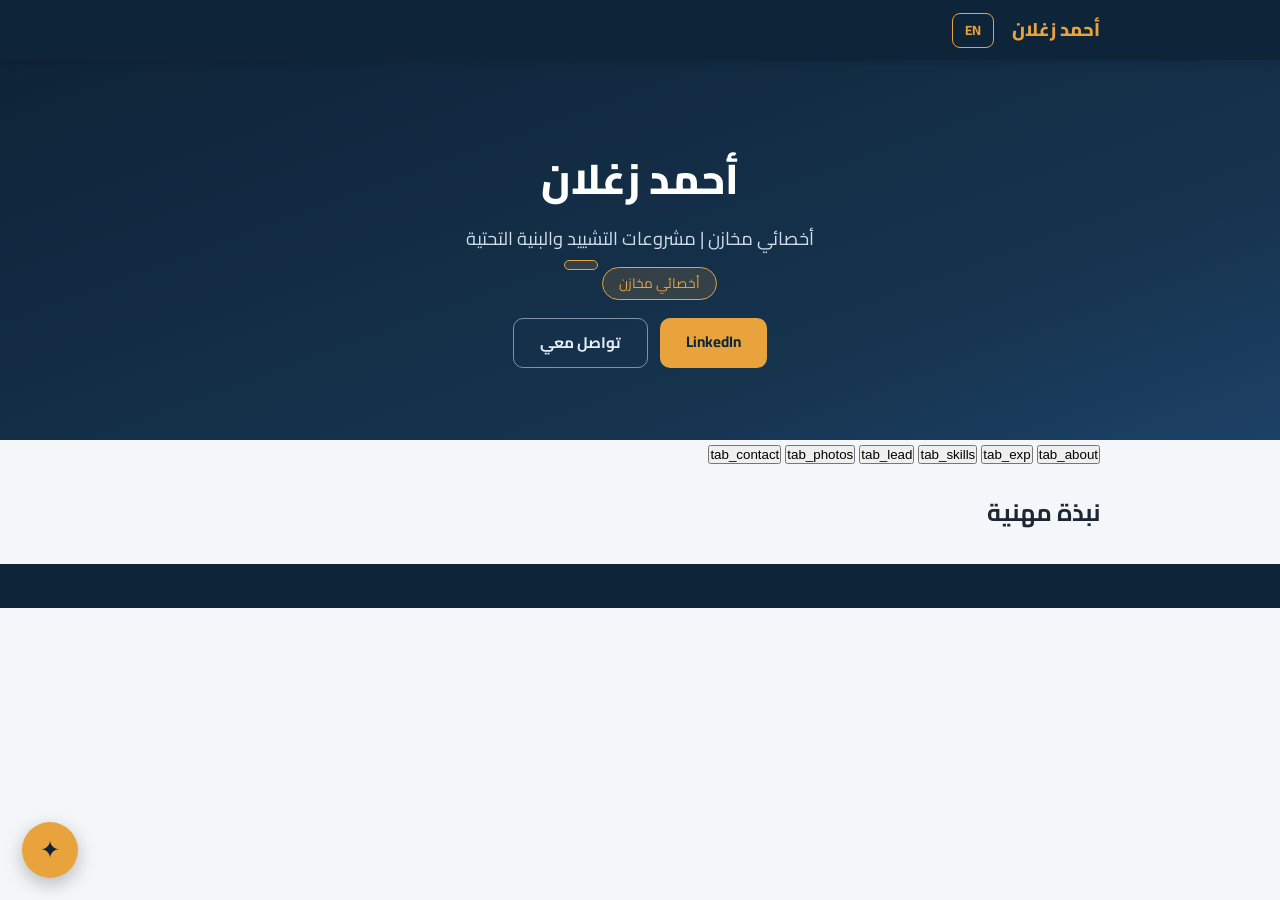
==== index.html @ bc8c32b5 "Update index.html" ====
<!DOCTYPE html>
<html lang="ar" dir="rtl">
<head>
<meta charset="UTF-8">
<meta name="viewport" content="width=device-width, initial-scale=1.0">
<title>أحمد زغلان | Ahmed Zoghlan</title>
<meta name="description" content="أحمد زغلان — أخصائي مخازن في مشروعات التشييد والبنية التحتية، وعضو برلمان شباب مصر (الدورة الحالية 2026) | Ahmed Zoghlan — Storekeeper Specialist and Member, Egyptian Youth Parliament">
<meta property="og:title" content="أحمد زغلان | Ahmed Zoghlan">
<meta property="og:description" content="أحمد زغلان — أخصائي مخازن في مشروعات التشييد والبنية التحتية، وعضو برلمان شباب مصر (الدورة الحالية 2026). Ahmed Zoghlan — Storekeeper Specialist and Member, Egyptian Youth Parliament.">
<meta property="og:type" content="profile">
<meta property="og:image" content="https://lh3.googleusercontent.com/d/1uUsqMM9WvQAByBOzwxUGhfP0xMjPg6Vi">
<meta name="theme-color" content="#0c1f33">
<link rel="preconnect" href="https://fonts.googleapis.com">
<link rel="preconnect" href="https://fonts.gstatic.com" crossorigin>
<link rel="preconnect" href="https://lh3.googleusercontent.com">
<link href="https://fonts.googleapis.com/css2?family=Cairo:wght@400;600;700;800&family=Inter:wght@400;600;700&display=swap" rel="stylesheet">
<link rel="stylesheet" href="assets/css/style.css?v=3">
</head>
<body>
<header class="topbar">
  <div class="wrap topbar-in">
    <div class="brand" id="brand">أحمد زغلان</div>
    <button class="lang-toggle" id="langToggle" aria-label="Language">EN</button>
  </div>
</header>

<section class="hero">
  <div class="wrap hero-in">
    <div class="hero-photo hidden" id="heroPhoto"><img id="heroImg" alt=""></div>
    <h1 id="heroName"></h1>
    <p class="hero-title" id="heroTitle"></p>
    <div class="hero-badges">
      <span class="hero-badge" id="heroBadge"></span>
      <span class="hero-badge hero-badge-alt" id="heroBadge2"></span>
    </div>
    <div class="hero-cta">
      <a class="btn primary" id="heroLinkedin" target="_blank" rel="noopener" data-i18n="cta_linkedin">LinkedIn</a>
      <a class="btn ghost" href="#contact" data-tablink="contact" data-i18n="cta_contact">تواصل معي</a>
    </div>
  </div>
</section>

<main class="wrap main">
  <div class="tabs" id="tabs" role="tablist">
    <button class="tab" data-tab="about" role="tab" data-i18n="tab_about">نبذة</button>
    <button class="tab" data-tab="experience" role="tab" data-i18n="tab_exp">الخبرات</button>
    <button class="tab" data-tab="skills" role="tab" data-i18n="tab_skills">المهارات والتعليم</button>
    <button class="tab" data-tab="leadership" role="tab" data-i18n="tab_lead">القيادة والعمل العام</button>
    <button class="tab" data-tab="photos" role="tab" data-i18n="tab_photos">صور</button>
    <button class="tab" data-tab="contact" role="tab" data-i18n="tab_contact">تواصل</button>
  </div>

  <section class="panel" id="panel-about" role="tabpanel">
    <h2 data-i18n="sec_about">نبذة مهنية</h2>
    <p id="aboutText" class="lead"></p>
    <div class="facts" id="facts"></div>
  </section>

  <section class="panel hidden" id="panel-experience" role="tabpanel">
    <h2 data-i18n="sec_exp">الخبرات العملية</h2>
    <div class="timeline" id="timeline"></div>
    <p class="service-line" id="serviceLine"></p>
  </section>

  <section class="panel hidden" id="panel-skills" role="tabpanel">
    <h2 data-i18n="sec_skills">المهارات</h2>
    <div class="tags" id="skillsTags"></div>
    <h3 data-i18n="sec_edu">التعليم والتدريب</h3>
    <p class="lead-sm" id="eduText"></p>
    <ul class="grid-list" id="trainingList"></ul>
  </section>

  <section class="panel hidden" id="panel-leadership" role="tabpanel">
    <h2 data-i18n="sec_lead">الأنشطة القيادية والتمثيل</h2>
    <ul class="grid-list" id="leadershipList"></ul>
    <h3 data-i18n="sec_community">العمل المجتمعي</h3>
    <ul class="grid-list" id="communityList"></ul>
  </section>

  <section class="panel hidden" id="panel-photos" role="tabpanel">
    <h2 data-i18n="sec_photos">صور</h2>
    <div class="gallery" id="gallery"></div>
  </section>

  <section class="panel hidden" id="panel-contact" role="tabpanel">
    <h2 data-i18n="sec_contact">تواصل</h2>
    <div class="contact-box">
      <p class="contact-note" data-i18n="contact_note">للتواصل المهني عبر LinkedIn</p>
      <div class="contact-grid" id="contactGrid"></div>
    </div>
    <form id="contactForm" class="contact-form">
      <input type="text" id="cfName" data-i18n-ph="cf_name" placeholder="الاسم" required maxlength="100">
      <input type="text" id="cfContact" data-i18n-ph="cf_contact" placeholder="وسيلة التواصل (اختياري)" maxlength="150">
      <textarea id="cfMsg" data-i18n-ph="cf_msg" placeholder="رسالتك" required maxlength="2000" rows="4"></textarea>
      <button class="btn primary" type="submit" data-i18n="cf_send">إرسال</button>
      <p class="form-note" id="cfNote"></p>
    </form>
  </section>
</main>

<footer class="footer">
  <div class="wrap" id="footerText"></div>
</footer>

<button id="chatFab" class="chat-fab" aria-label="Assistant">✦</button>
<div id="chatBox" class="chat-box hidden">
  <div class="chat-head"><span data-i18n="chat_title">مساعد الموقع</span><button id="chatClose" aria-label="Close">×</button></div>
  <div class="chat-msgs" id="chatMsgs"></div>
  <form class="chat-form" id="chatForm">
    <input type="text" id="chatInput" data-i18n-ph="chat_ph" placeholder="اسأل عن أحمد..." maxlength="500" autocomplete="off">
    <button type="submit" aria-label="Send">➤</button>
  </form>
</div>

<script src="assets/js/data.js?v=3"></script>
<script src="assets/js/site.js?v=3"></script>
</body>
</html>
---- assets/css/style.css ----
:root{
  --navy:#0e2438; --navy2:#16334e; --amber:#e8a33d; --amber2:#c9852a;
  --ink:#1c2733; --mut:#5b6b7c; --bg:#f4f6f9; --card:#ffffff; --line:#e3e9f0;
  --radius:14px;
}
*{box-sizing:border-box;margin:0;padding:0}
html{scroll-behavior:smooth}
body{font-family:'Cairo','Inter',sans-serif;background:var(--bg);color:var(--ink);line-height:1.7}
html[dir="ltr"] body{font-family:'Inter','Cairo',sans-serif}
.wrap{max-width:960px;margin:0 auto;padding:0 20px}
a{color:inherit}
.hidden{display:none!important}

.topbar{position:sticky;top:0;z-index:50;background:var(--navy);color:#fff;box-shadow:0 2px 12px rgba(0,0,0,.18)}
.topbar-in{display:flex;align-items:center;gap:18px;height:60px}
.brand{font-weight:800;font-size:1.15rem;color:var(--amber)}
.nav{display:flex;gap:16px;flex:1;flex-wrap:wrap}
.nav a{text-decoration:none;font-size:.92rem;color:#d7e2ee;transition:color .2s}
.nav a:hover{color:var(--amber)}
.lang-toggle{background:transparent;border:1px solid var(--amber);color:var(--amber);border-radius:8px;padding:4px 12px;cursor:pointer;font-weight:700;font-family:inherit}
.lang-toggle:hover{background:var(--amber);color:var(--navy)}

.hero{background:linear-gradient(160deg,var(--navy) 0%,var(--navy2) 70%,#1d4166 100%);color:#fff;padding:84px 0 72px;text-align:center}
.hero-badge{display:inline-block;background:rgba(232,163,61,.15);border:1px solid var(--amber);color:var(--amber);border-radius:999px;padding:4px 16px;font-size:.85rem;margin-bottom:18px}
.hero h1{font-size:2.6rem;font-weight:800;margin-bottom:8px}
.hero-title{font-size:1.15rem;color:#cfdce9;margin-bottom:6px}
.hero-loc{color:#8fa6bc;font-size:.95rem;margin-bottom:26px}
.hero-cta{display:flex;gap:12px;justify-content:center;flex-wrap:wrap}
.btn{display:inline-block;text-decoration:none;border:none;cursor:pointer;font-family:inherit;font-weight:700;border-radius:10px;padding:11px 26px;font-size:.95rem;transition:transform .15s,box-shadow .15s}
.btn.primary{background:var(--amber);color:var(--navy)}
.btn.primary:hover{background:var(--amber2);transform:translateY(-1px);box-shadow:0 6px 16px rgba(232,163,61,.35)}
.btn.ghost{border:1px solid #7d93aa;color:#e6eef6;background:transparent}
.btn.ghost:hover{border-color:var(--amber);color:var(--amber)}

main{padding:36px 0 10px;display:flex;flex-direction:column;gap:26px}
.card{background:var(--card);border:1px solid var(--line);border-radius:var(--radius);padding:30px 32px;box-shadow:0 1px 4px rgba(16,36,56,.05)}
.card h2{font-size:1.35rem;color:var(--navy);margin-bottom:16px;padding-inline-start:12px;border-inline-start:4px solid var(--amber)}
.card h3{font-size:1.05rem;color:var(--navy2);margin:18px 0 10px}
.lead{color:var(--mut);font-size:1.02rem}

.timeline{position:relative;padding-inline-start:26px}
.timeline::before{content:"";position:absolute;inset-inline-start:6px;top:6px;bottom:6px;width:2px;background:var(--line)}
.tl-item{position:relative;margin-bottom:24px}
.tl-item::before{content:"";position:absolute;inset-inline-start:-25px;top:8px;width:12px;height:12px;border-radius:50%;background:var(--amber);border:2px solid #fff;box-shadow:0 0 0 2px var(--amber)}
.tl-org{font-weight:800;color:var(--navy);font-size:1.08rem}
.tl-role{color:var(--amber2);font-weight:700;font-size:.98rem}
.tl-dates{color:var(--mut);font-size:.85rem;margin:2px 0 6px}
.tl-points{list-style:none;padding-inline-start:16px}
.tl-points li{position:relative;color:var(--mut);font-size:.95rem}
.tl-points li::before{content:"–";position:absolute;inset-inline-start:-14px;color:var(--amber)}
.service-line{margin-top:6px;color:var(--mut);font-size:.92rem;border-top:1px dashed var(--line);padding-top:12px}

.tags{display:flex;flex-wrap:wrap;gap:10px}
.tags span{background:#eef3f8;border:1px solid var(--line);color:var(--navy2);border-radius:999px;padding:7px 18px;font-size:.92rem;font-weight:600}
.training{list-style:none}
.training li{padding:8px 0 8px;border-bottom:1px solid var(--line);color:var(--mut);font-size:.96rem}
.training li:last-child{border-bottom:none}
.training li::before{content:"✓";color:var(--amber);font-weight:800;margin-inline-end:10px}

.contact-row{margin-bottom:20px}
.contact-form{display:flex;flex-direction:column;gap:12px;max-width:520px}
.contact-form input,.contact-form textarea{font-family:inherit;font-size:.95rem;padding:11px 14px;border:1px solid var(--line);border-radius:10px;background:#fbfcfe;color:var(--ink)}
.contact-form input:focus,.contact-form textarea:focus{outline:2px solid var(--amber);border-color:transparent}
.contact-form .btn{align-self:flex-start}
.form-note{font-size:.88rem;color:var(--mut)}
.form-note.ok{color:#1e7d46}
.form-note.err{color:#b3372f}

.footer{background:var(--navy);color:#8fa6bc;text-align:center;padding:22px 0;font-size:.88rem;margin-top:30px}

.chat-fab{position:fixed;bottom:22px;inset-inline-end:22px;width:56px;height:56px;border-radius:50%;border:none;background:var(--amber);color:var(--navy);font-size:1.5rem;cursor:pointer;box-shadow:0 6px 18px rgba(0,0,0,.25);z-index:60}
.chat-box{position:fixed;bottom:90px;inset-inline-end:22px;width:min(340px,calc(100vw - 44px));height:420px;background:#fff;border-radius:16px;box-shadow:0 12px 40px rgba(0,0,0,.28);display:flex;flex-direction:column;overflow:hidden;z-index:60;border:1px solid var(--line)}
.chat-head{background:var(--navy);color:#fff;padding:12px 16px;font-weight:700;display:flex;justify-content:space-between;align-items:center}
.chat-head button{background:none;border:none;color:#fff;font-size:1.3rem;cursor:pointer}
.chat-msgs{flex:1;overflow-y:auto;padding:14px;display:flex;flex-direction:column;gap:10px;background:#f8fafc}
.chat-msgs .m{max-width:85%;padding:9px 13px;border-radius:12px;font-size:.9rem;white-space:pre-wrap}
.chat-msgs .m.user{align-self:flex-end;background:var(--navy);color:#fff;border-end-end-radius:3px}
.chat-msgs .m.bot{align-self:flex-start;background:#fff;border:1px solid var(--line);border-end-start-radius:3px}
.chat-msgs .m.err{align-self:flex-start;background:#fdecea;color:#b3372f;font-size:.82rem}
.chat-form{display:flex;border-top:1px solid var(--line)}
.chat-form input{flex:1;border:none;padding:12px 14px;font-family:inherit;font-size:.9rem}
.chat-form input:focus{outline:none}
.chat-form button{border:none;background:var(--amber);color:var(--navy);padding:0 18px;font-size:1.05rem;cursor:pointer}
html[dir="ltr"] .chat-form button{transform:scaleX(-1)}

@media (max-width:640px){
  .hero{padding:60px 0 52px}
  .hero h1{font-size:2rem}
  .card{padding:22px 20px}
  .nav{gap:10px}.nav a{font-size:.82rem}
}

.gallery{display:grid;grid-template-columns:repeat(auto-fill,minmax(200px,1fr));gap:14px}
.gallery img{width:100%;height:220px;object-fit:cover;border-radius:12px;border:1px solid var(--line)}

.hero-photo{margin-bottom:22px}
.hero-photo img{width:170px;height:170px;object-fit:cover;border-radius:50%;border:4px solid var(--amber);box-shadow:0 8px 30px rgba(0,0,0,.35)}
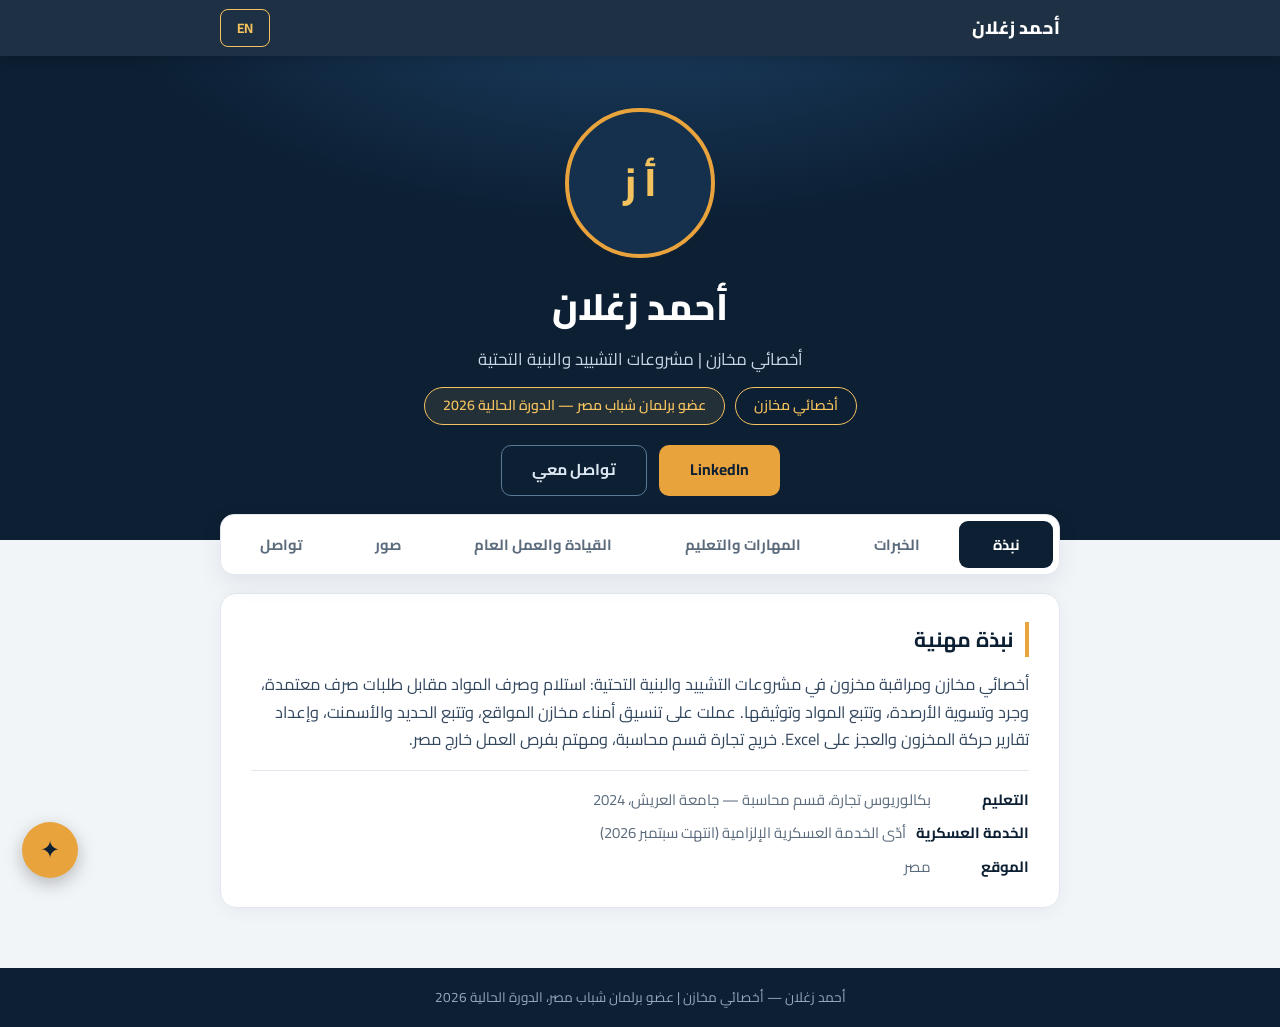
==== commit 8cfecfce: "Update index.html" ====
--- a/index.html
+++ b/index.html
@@ -41,28 +41,30 @@
 </section>
 
 <main class="wrap main">
-  <div class="tabs" id="tabs" role="tablist">
-    <button class="tab" data-tab="about" role="tab" data-i18n="tab_about">نبذة</button>
-    <button class="tab" data-tab="experience" role="tab" data-i18n="tab_exp">الخبرات</button>
-    <button class="tab" data-tab="skills" role="tab" data-i18n="tab_skills">المهارات والتعليم</button>
-    <button class="tab" data-tab="leadership" role="tab" data-i18n="tab_lead">القيادة والعمل العام</button>
-    <button class="tab" data-tab="photos" role="tab" data-i18n="tab_photos">صور</button>
-    <button class="tab" data-tab="contact" role="tab" data-i18n="tab_contact">تواصل</button>
+  <div class="tabs-wrap">
+  <div class="tabs" id="tabs" role="tablist" aria-label="Site sections">
+    <button class="tab" id="tab-about" data-tab="about" role="tab" aria-selected="true" aria-controls="panel-about" tabindex="0" data-i18n="tab_about">نبذة</button>
+    <button class="tab" id="tab-experience" data-tab="experience" role="tab" aria-selected="false" aria-controls="panel-experience" tabindex="-1" data-i18n="tab_exp">الخبرات</button>
+    <button class="tab" id="tab-skills" data-tab="skills" role="tab" aria-selected="false" aria-controls="panel-skills" tabindex="-1" data-i18n="tab_skills">المهارات والتعليم</button>
+    <button class="tab" id="tab-leadership" data-tab="leadership" role="tab" aria-selected="false" aria-controls="panel-leadership" tabindex="-1" data-i18n="tab_lead">القيادة والعمل العام</button>
+    <button class="tab" id="tab-photos" data-tab="photos" role="tab" aria-selected="false" aria-controls="panel-photos" tabindex="-1" data-i18n="tab_photos">صور</button>
+    <button class="tab" id="tab-contact" data-tab="contact" role="tab" aria-selected="false" aria-controls="panel-contact" tabindex="-1" data-i18n="tab_contact">تواصل</button>
+  </div>
   </div>
 
-  <section class="panel" id="panel-about" role="tabpanel">
+  <section class="panel" id="panel-about" role="tabpanel" aria-labelledby="tab-about">
     <h2 data-i18n="sec_about">نبذة مهنية</h2>
     <p id="aboutText" class="lead"></p>
     <div class="facts" id="facts"></div>
   </section>
 
-  <section class="panel hidden" id="panel-experience" role="tabpanel">
+  <section class="panel hidden" id="panel-experience" role="tabpanel" aria-labelledby="tab-experience">
     <h2 data-i18n="sec_exp">الخبرات العملية</h2>
     <div class="timeline" id="timeline"></div>
     <p class="service-line" id="serviceLine"></p>
   </section>
 
-  <section class="panel hidden" id="panel-skills" role="tabpanel">
+  <section class="panel hidden" id="panel-skills" role="tabpanel" aria-labelledby="tab-skills">
     <h2 data-i18n="sec_skills">المهارات</h2>
     <div class="tags" id="skillsTags"></div>
     <h3 data-i18n="sec_edu">التعليم والتدريب</h3>
@@ -70,19 +72,19 @@
     <ul class="grid-list" id="trainingList"></ul>
   </section>
 
-  <section class="panel hidden" id="panel-leadership" role="tabpanel">
+  <section class="panel hidden" id="panel-leadership" role="tabpanel" aria-labelledby="tab-leadership">
     <h2 data-i18n="sec_lead">الأنشطة القيادية والتمثيل</h2>
     <ul class="grid-list" id="leadershipList"></ul>
     <h3 data-i18n="sec_community">العمل المجتمعي</h3>
     <ul class="grid-list" id="communityList"></ul>
   </section>
 
-  <section class="panel hidden" id="panel-photos" role="tabpanel">
+  <section class="panel hidden" id="panel-photos" role="tabpanel" aria-labelledby="tab-photos">
     <h2 data-i18n="sec_photos">صور</h2>
     <div class="gallery" id="gallery"></div>
   </section>
 
-  <section class="panel hidden" id="panel-contact" role="tabpanel">
+  <section class="panel hidden" id="panel-contact" role="tabpanel" aria-labelledby="tab-contact">
     <h2 data-i18n="sec_contact">تواصل</h2>
     <div class="contact-box">
       <p class="contact-note" data-i18n="contact_note">للتواصل المهني عبر LinkedIn</p>
--- a/assets/css/style.css
+++ b/assets/css/style.css
@@ -1,97 +1,127 @@
 :root{
-  --navy:#0e2438; --navy2:#16334e; --amber:#e8a33d; --amber2:#c9852a;
-  --ink:#1c2733; --mut:#5b6b7c; --bg:#f4f6f9; --card:#ffffff; --line:#e3e9f0;
-  --radius:14px;
+  --navy:#0c1f33; --navy2:#14304c; --gold:#e8a33d; --gold-bright:#f4c25e;
+  --sand:#f2f5f8; --card:#ffffff; --line:#e2e8f0; --ink:#1c2b3a; --muted:#5b6b7c;
 }
 *{box-sizing:border-box;margin:0;padding:0}
 html{scroll-behavior:smooth}
-body{font-family:'Cairo','Inter',sans-serif;background:var(--bg);color:var(--ink);line-height:1.7}
-html[dir="ltr"] body{font-family:'Inter','Cairo',sans-serif}
-.wrap{max-width:960px;margin:0 auto;padding:0 20px}
-a{color:inherit}
+body{font-family:'Cairo','Inter',system-ui,sans-serif;background:var(--sand);color:var(--ink);line-height:1.7}
+.wrap{max-width:880px;margin:0 auto;padding:0 20px}
 .hidden{display:none!important}
 
-.topbar{position:sticky;top:0;z-index:50;background:var(--navy);color:#fff;box-shadow:0 2px 12px rgba(0,0,0,.18)}
-.topbar-in{display:flex;align-items:center;gap:18px;height:60px}
-.brand{font-weight:800;font-size:1.15rem;color:var(--amber)}
-.nav{display:flex;gap:16px;flex:1;flex-wrap:wrap}
-.nav a{text-decoration:none;font-size:.92rem;color:#d7e2ee;transition:color .2s}
-.nav a:hover{color:var(--amber)}
-.lang-toggle{background:transparent;border:1px solid var(--amber);color:var(--amber);border-radius:8px;padding:4px 12px;cursor:pointer;font-weight:700;font-family:inherit}
-.lang-toggle:hover{background:var(--amber);color:var(--navy)}
+/* Header */
+.topbar{position:sticky;top:0;z-index:50;background:rgba(12,31,51,.92);backdrop-filter:blur(8px);color:#fff;box-shadow:0 2px 14px rgba(0,0,0,.2)}
+.topbar-in{display:flex;align-items:center;justify-content:space-between;height:56px;flex-wrap:nowrap}
+.brand{font-weight:800;font-size:1.12rem;letter-spacing:.2px}
+.lang-toggle{background:transparent;border:1.5px solid var(--gold-bright);color:var(--gold-bright);border-radius:8px;padding:5px 16px;font-family:inherit;font-weight:700;font-size:.85rem;cursor:pointer;transition:all .2s}
+.lang-toggle:hover{background:var(--gold-bright);color:var(--navy)}
 
-.hero{background:linear-gradient(160deg,var(--navy) 0%,var(--navy2) 70%,#1d4166 100%);color:#fff;padding:84px 0 72px;text-align:center}
-.hero-badge{display:inline-block;background:rgba(232,163,61,.15);border:1px solid var(--amber);color:var(--amber);border-radius:999px;padding:4px 16px;font-size:.85rem;margin-bottom:18px}
-.hero h1{font-size:2.6rem;font-weight:800;margin-bottom:8px}
-.hero-title{font-size:1.15rem;color:#cfdce9;margin-bottom:6px}
-.hero-loc{color:#8fa6bc;font-size:.95rem;margin-bottom:26px}
+/* Hero */
+.hero{background:radial-gradient(900px 420px at 50% -80px,#1d4166 0%,var(--navy) 60%);color:#fff;padding:52px 0 44px;text-align:center}
+.hero-photo{margin-bottom:18px}
+.hero-photo img{width:150px;height:150px;object-fit:cover;border-radius:50%;border:4px solid var(--gold);box-shadow:0 10px 34px rgba(0,0,0,.4);background:var(--navy2)}
+.hero-fallback{width:150px;height:150px;border-radius:50%;border:4px solid var(--gold);background:var(--navy2);color:var(--gold-bright);font-size:2.4rem;font-weight:800;display:flex;align-items:center;justify-content:center;margin:0 auto}
+.hero h1{font-size:2.3rem;font-weight:800;margin-bottom:6px}
+.hero-title{color:#c8d6e5;font-size:1.05rem;max-width:560px;margin:0 auto 14px}
+.hero-badges{display:flex;gap:10px;justify-content:center;flex-wrap:wrap;margin-bottom:20px}
+.hero-badge{display:inline-block;border:1px solid var(--gold-bright);color:var(--gold-bright);border-radius:999px;padding:6px 18px;font-size:.88rem;font-weight:600}
+.hero-badge-alt{background:rgba(244,194,94,.1)}
 .hero-cta{display:flex;gap:12px;justify-content:center;flex-wrap:wrap}
-.btn{display:inline-block;text-decoration:none;border:none;cursor:pointer;font-family:inherit;font-weight:700;border-radius:10px;padding:11px 26px;font-size:.95rem;transition:transform .15s,box-shadow .15s}
-.btn.primary{background:var(--amber);color:var(--navy)}
-.btn.primary:hover{background:var(--amber2);transform:translateY(-1px);box-shadow:0 6px 16px rgba(232,163,61,.35)}
-.btn.ghost{border:1px solid #7d93aa;color:#e6eef6;background:transparent}
-.btn.ghost:hover{border-color:var(--amber);color:var(--amber)}
+.btn{display:inline-block;text-decoration:none;border-radius:10px;padding:11px 30px;font-weight:700;font-size:.98rem;font-family:inherit;cursor:pointer;border:1.5px solid transparent;transition:all .2s}
+.btn.primary{background:var(--gold);color:var(--navy)}
+.btn.primary:hover{background:var(--gold-bright)}
+.btn.ghost{border-color:#5b7a99;color:#dce7f2;background:transparent}
+.btn.ghost:hover{border-color:var(--gold-bright);color:var(--gold-bright)}
+.btn.big{padding:13px 40px;font-size:1.05rem}
 
-main{padding:36px 0 10px;display:flex;flex-direction:column;gap:26px}
-.card{background:var(--card);border:1px solid var(--line);border-radius:var(--radius);padding:30px 32px;box-shadow:0 1px 4px rgba(16,36,56,.05)}
-.card h2{font-size:1.35rem;color:var(--navy);margin-bottom:16px;padding-inline-start:12px;border-inline-start:4px solid var(--amber)}
-.card h3{font-size:1.05rem;color:var(--navy2);margin:18px 0 10px}
-.lead{color:var(--mut);font-size:1.02rem}
+/* Tabs */
+.main{margin-top:-26px;position:relative;z-index:5;padding-bottom:36px}
+.tabs-wrap{position:relative;margin-bottom:18px}
+.tabs{display:flex;gap:6px;background:var(--card);border:1px solid var(--line);border-radius:14px;padding:6px;box-shadow:0 8px 24px rgba(12,31,51,.08);overflow-x:auto;scrollbar-width:none;margin-bottom:0}
+.tabs-wrap::before,.tabs-wrap::after{content:"";position:absolute;top:0;bottom:0;width:34px;z-index:2;pointer-events:none;opacity:0;transition:opacity .2s}
+.tabs-wrap::before{left:0;border-radius:14px 0 0 14px;background:linear-gradient(to right,var(--card),rgba(255,255,255,0))}
+.tabs-wrap::after{right:0;border-radius:0 14px 14px 0;background:linear-gradient(to left,var(--card),rgba(255,255,255,0))}
+.tabs-wrap.can-scroll-left::before{opacity:1}
+.tabs-wrap.can-scroll-right::after{opacity:1}
+.tabs::-webkit-scrollbar{display:none}
+.tab{flex:1 0 auto;border:none;background:transparent;color:var(--muted);font-family:inherit;font-weight:700;font-size:.92rem;padding:10px 16px;border-radius:9px;cursor:pointer;white-space:nowrap;transition:all .18s}
+.tab:hover{color:var(--navy);background:#eef3f8}
+.tab.active{background:var(--navy);color:#fff}
+.tab:focus-visible{outline:2px solid var(--gold);outline-offset:2px}
 
-.timeline{position:relative;padding-inline-start:26px}
-.timeline::before{content:"";position:absolute;inset-inline-start:6px;top:6px;bottom:6px;width:2px;background:var(--line)}
-.tl-item{position:relative;margin-bottom:24px}
-.tl-item::before{content:"";position:absolute;inset-inline-start:-25px;top:8px;width:12px;height:12px;border-radius:50%;background:var(--amber);border:2px solid #fff;box-shadow:0 0 0 2px var(--amber)}
-.tl-org{font-weight:800;color:var(--navy);font-size:1.08rem}
-.tl-role{color:var(--amber2);font-weight:700;font-size:.98rem}
-.tl-dates{color:var(--mut);font-size:.85rem;margin:2px 0 6px}
-.tl-points{list-style:none;padding-inline-start:16px}
-.tl-points li{position:relative;color:var(--mut);font-size:.95rem}
-.tl-points li::before{content:"–";position:absolute;inset-inline-start:-14px;color:var(--amber)}
-.service-line{margin-top:6px;color:var(--mut);font-size:.92rem;border-top:1px dashed var(--line);padding-top:12px}
+/* Panels */
+.panel{background:var(--card);border:1px solid var(--line);border-radius:16px;padding:28px 30px;box-shadow:0 4px 16px rgba(12,31,51,.05)}
+.panel h2{font-size:1.3rem;color:var(--navy);margin-bottom:14px;padding-inline-start:12px;border-inline-start:4px solid var(--gold)}
+.panel h3{font-size:1.02rem;color:var(--navy2);margin:22px 0 10px}
+.lead{font-size:1.02rem;color:#33475e}
+.lead-sm{font-size:.95rem;color:var(--muted)}
+.facts{display:flex;flex-direction:column;gap:8px;margin-top:16px;border-top:1px solid var(--line);padding-top:16px}
+.fact{display:flex;gap:10px;font-size:.93rem;color:var(--muted)}
+.fact b{color:var(--navy);font-weight:700;min-width:88px}
 
-.tags{display:flex;flex-wrap:wrap;gap:10px}
-.tags span{background:#eef3f8;border:1px solid var(--line);color:var(--navy2);border-radius:999px;padding:7px 18px;font-size:.92rem;font-weight:600}
-.training{list-style:none}
-.training li{padding:8px 0 8px;border-bottom:1px solid var(--line);color:var(--mut);font-size:.96rem}
-.training li:last-child{border-bottom:none}
-.training li::before{content:"✓";color:var(--amber);font-weight:800;margin-inline-end:10px}
+/* Timeline */
+.timeline{display:flex;flex-direction:column}
+.tl-item{padding:14px 0;border-bottom:1px solid var(--line)}
+.tl-item:last-child{border-bottom:none}
+.tl-head{display:flex;justify-content:space-between;align-items:baseline;gap:12px;flex-wrap:wrap}
+.tl-org{font-weight:800;color:var(--navy);font-size:1.02rem}
+.tl-dates{color:var(--muted);font-size:.82rem;background:#eef3f8;border-radius:999px;padding:3px 12px;white-space:nowrap}
+.tl-role{color:var(--navy2);font-size:.94rem;font-weight:600;margin-top:2px}
+.tl-points{margin:8px 0 0;padding-inline-start:20px;color:var(--muted);font-size:.9rem}
+.tl-points li{margin-bottom:3px}
+.service-line{margin-top:14px;padding-top:12px;border-top:1px dashed var(--line);color:var(--muted);font-size:.88rem}
 
-.contact-row{margin-bottom:20px}
-.contact-form{display:flex;flex-direction:column;gap:12px;max-width:520px}
-.contact-form input,.contact-form textarea{font-family:inherit;font-size:.95rem;padding:11px 14px;border:1px solid var(--line);border-radius:10px;background:#fbfcfe;color:var(--ink)}
-.contact-form input:focus,.contact-form textarea:focus{outline:2px solid var(--amber);border-color:transparent}
-.contact-form .btn{align-self:flex-start}
-.form-note{font-size:.88rem;color:var(--mut)}
-.form-note.ok{color:#1e7d46}
-.form-note.err{color:#b3372f}
+/* Skills */
+.tags{display:flex;flex-wrap:wrap;gap:8px}
+.tags span{background:#eef3f8;border:1px solid var(--line);color:var(--navy2);border-radius:999px;padding:6px 16px;font-size:.88rem;font-weight:600}
+.grid-list{list-style:none;display:grid;grid-template-columns:1fr 1fr;gap:6px 22px}
+.grid-list li{position:relative;padding-inline-start:22px;font-size:.93rem;color:#33475e;margin-bottom:4px}
+.grid-list li::before{content:'✓';position:absolute;inset-inline-start:0;color:var(--gold);font-weight:800}
 
-.footer{background:var(--navy);color:#8fa6bc;text-align:center;padding:22px 0;font-size:.88rem;margin-top:30px}
+/* Gallery */
+.gallery{display:grid;grid-template-columns:repeat(3,1fr);gap:12px}
+.gallery img{width:100%;height:180px;object-fit:cover;border-radius:12px;border:1px solid var(--line);background:#e8edf3}
 
-.chat-fab{position:fixed;bottom:22px;inset-inline-end:22px;width:56px;height:56px;border-radius:50%;border:none;background:var(--amber);color:var(--navy);font-size:1.5rem;cursor:pointer;box-shadow:0 6px 18px rgba(0,0,0,.25);z-index:60}
-.chat-box{position:fixed;bottom:90px;inset-inline-end:22px;width:min(340px,calc(100vw - 44px));height:420px;background:#fff;border-radius:16px;box-shadow:0 12px 40px rgba(0,0,0,.28);display:flex;flex-direction:column;overflow:hidden;z-index:60;border:1px solid var(--line)}
+/* Contact */
+.contact-box{text-align:center;padding:8px 0 4px}
+.contact-note{color:var(--muted);font-size:.98rem;margin-bottom:18px}
+.contact-grid{display:grid;grid-template-columns:repeat(2,1fr);gap:12px;max-width:520px;margin:0 auto}
+.contact-card{display:flex;align-items:center;justify-content:center;gap:10px;border:1.5px solid var(--line);border-radius:12px;padding:14px 10px;text-decoration:none;color:var(--navy);font-weight:700;font-size:.95rem;transition:all .18s;background:#fbfcfe}
+.contact-card:hover{border-color:var(--gold);background:#fff;box-shadow:0 4px 14px rgba(12,31,51,.08)}
+.contact-card .ico{font-size:1.2rem}
+.contact-form{display:flex;flex-direction:column;gap:10px;max-width:520px;margin:22px auto 0;border-top:1px solid var(--line);padding-top:20px}
+.contact-form input,.contact-form textarea{font-family:inherit;font-size:.95rem;padding:11px 14px;border:1.5px solid var(--line);border-radius:10px;background:#fbfcfe;color:var(--ink)}
+.contact-form input:focus,.contact-form textarea:focus{outline:none;border-color:var(--gold)}
+.form-note{font-size:.88rem;text-align:center}
+.form-note.ok{color:#1e7d44}.form-note.err{color:#b3392f}
+
+/* Footer */
+.footer{background:var(--navy);color:#93a9bf;text-align:center;padding:18px 0;font-size:.85rem;margin-top:24px}
+
+/* Chat */
+.chat-fab{position:fixed;bottom:22px;inset-inline-end:22px;width:56px;height:56px;border-radius:50%;border:none;background:var(--gold);color:var(--navy);font-size:1.5rem;cursor:pointer;box-shadow:0 6px 18px rgba(0,0,0,.25);z-index:60}
+.chat-fab:hover{background:var(--gold-bright)}
+.chat-box{position:fixed;bottom:88px;inset-inline-end:22px;width:340px;max-width:calc(100vw - 44px);height:420px;background:#fff;border-radius:16px;box-shadow:0 14px 44px rgba(0,0,0,.28);display:flex;flex-direction:column;overflow:hidden;z-index:60;border:1px solid var(--line)}
 .chat-head{background:var(--navy);color:#fff;padding:12px 16px;font-weight:700;display:flex;justify-content:space-between;align-items:center}
 .chat-head button{background:none;border:none;color:#fff;font-size:1.3rem;cursor:pointer}
-.chat-msgs{flex:1;overflow-y:auto;padding:14px;display:flex;flex-direction:column;gap:10px;background:#f8fafc}
-.chat-msgs .m{max-width:85%;padding:9px 13px;border-radius:12px;font-size:.9rem;white-space:pre-wrap}
+.chat-msgs{flex:1;overflow-y:auto;padding:14px;display:flex;flex-direction:column;gap:8px;background:var(--sand)}
+.chat-msgs .m{max-width:82%;padding:9px 13px;border-radius:14px;font-size:.9rem}
+.chat-msgs .m.bot{align-self:flex-start;background:#fff;border:1px solid var(--line);border-end-start-radius:3px}
 .chat-msgs .m.user{align-self:flex-end;background:var(--navy);color:#fff;border-end-end-radius:3px}
-.chat-msgs .m.bot{align-self:flex-start;background:#fff;border:1px solid var(--line);border-end-start-radius:3px}
-.chat-msgs .m.err{align-self:flex-start;background:#fdecea;color:#b3372f;font-size:.82rem}
+.chat-msgs .m.err{align-self:flex-start;background:#fdf0ef;color:#b3392f;border:1px solid #f2d2cf;font-size:.85rem}
 .chat-form{display:flex;border-top:1px solid var(--line)}
-.chat-form input{flex:1;border:none;padding:12px 14px;font-family:inherit;font-size:.9rem}
+.chat-form input{flex:1;border:none;padding:13px 14px;font-family:inherit;font-size:.93rem;background:#fff;color:var(--ink)}
 .chat-form input:focus{outline:none}
-.chat-form button{border:none;background:var(--amber);color:var(--navy);padding:0 18px;font-size:1.05rem;cursor:pointer}
-html[dir="ltr"] .chat-form button{transform:scaleX(-1)}
+.chat-form button{border:none;background:var(--gold);color:var(--navy);padding:0 18px;font-size:1.05rem;cursor:pointer}
 
 @media (max-width:640px){
-  .hero{padding:60px 0 52px}
-  .hero h1{font-size:2rem}
-  .card{padding:22px 20px}
-  .nav{gap:10px}.nav a{font-size:.82rem}
+  .hero{padding:40px 0 34px}
+  .hero h1{font-size:1.9rem}
+  .hero-title{font-size:.95rem}
+  .hero-photo img,.hero-fallback{width:126px;height:126px}
+  .panel{padding:20px 18px}
+  .tab{font-size:.84rem;padding:9px 12px}
+  .grid-list{grid-template-columns:1fr}
+  .gallery{grid-template-columns:repeat(2,1fr);gap:8px}
+  .gallery img{height:130px}
+  .contact-grid{grid-template-columns:1fr 1fr}
 }
-
-.gallery{display:grid;grid-template-columns:repeat(auto-fill,minmax(200px,1fr));gap:14px}
-.gallery img{width:100%;height:220px;object-fit:cover;border-radius:12px;border:1px solid var(--line)}
-
-.hero-photo{margin-bottom:22px}
-.hero-photo img{width:170px;height:170px;object-fit:cover;border-radius:50%;border:4px solid var(--amber);box-shadow:0 8px 30px rgba(0,0,0,.35)}
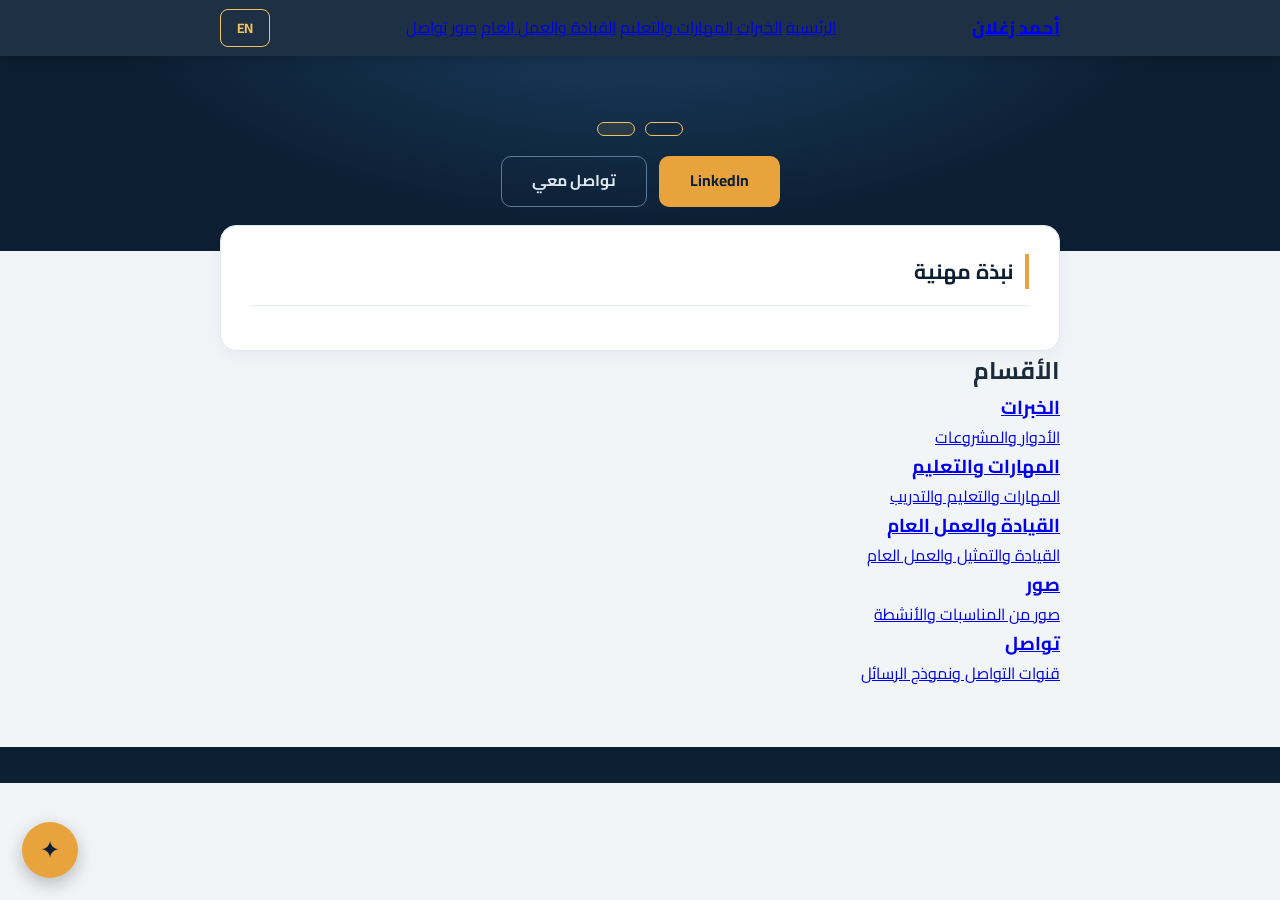
==== commit c8e5ade9: "Update index.html" ====
--- a/index.html
+++ b/index.html
@@ -14,12 +14,22 @@
 <link rel="preconnect" href="https://fonts.gstatic.com" crossorigin>
 <link rel="preconnect" href="https://lh3.googleusercontent.com">
 <link href="https://fonts.googleapis.com/css2?family=Cairo:wght@400;600;700;800&family=Inter:wght@400;600;700&display=swap" rel="stylesheet">
-<link rel="stylesheet" href="assets/css/style.css?v=3">
+<link rel="stylesheet" href="assets/css/style.css?v=4">
 </head>
-<body>
+<body data-page="index">
 <header class="topbar">
   <div class="wrap topbar-in">
-    <div class="brand" id="brand">أحمد زغلان</div>
+    <a class="brand" id="brand" href="index.html">أحمد زغلان</a>
+    <div class="scroll-wrap nav-wrap">
+    <nav class="topnav" id="topnav" aria-label="Site pages">
+      <a href="index.html" data-nav="index" data-i18n="nav_home">الرئيسية</a>
+      <a href="experience.html" data-nav="experience" data-i18n="tab_exp">الخبرات</a>
+      <a href="skills.html" data-nav="skills" data-i18n="tab_skills">المهارات والتعليم</a>
+      <a href="leadership.html" data-nav="leadership" data-i18n="tab_lead">القيادة والعمل العام</a>
+      <a href="photos.html" data-nav="photos" data-i18n="tab_photos">صور</a>
+      <a href="contact.html" data-nav="contact" data-i18n="tab_contact">تواصل</a>
+    </nav>
+    </div>
     <button class="lang-toggle" id="langToggle" aria-label="Language">EN</button>
   </div>
 </header>
@@ -35,69 +45,26 @@
     </div>
     <div class="hero-cta">
       <a class="btn primary" id="heroLinkedin" target="_blank" rel="noopener" data-i18n="cta_linkedin">LinkedIn</a>
-      <a class="btn ghost" href="#contact" data-tablink="contact" data-i18n="cta_contact">تواصل معي</a>
+      <a class="btn ghost" href="contact.html" data-i18n="cta_contact">تواصل معي</a>
     </div>
   </div>
 </section>
 
 <main class="wrap main">
-  <div class="tabs-wrap">
-  <div class="tabs" id="tabs" role="tablist" aria-label="Site sections">
-    <button class="tab" id="tab-about" data-tab="about" role="tab" aria-selected="true" aria-controls="panel-about" tabindex="0" data-i18n="tab_about">نبذة</button>
-    <button class="tab" id="tab-experience" data-tab="experience" role="tab" aria-selected="false" aria-controls="panel-experience" tabindex="-1" data-i18n="tab_exp">الخبرات</button>
-    <button class="tab" id="tab-skills" data-tab="skills" role="tab" aria-selected="false" aria-controls="panel-skills" tabindex="-1" data-i18n="tab_skills">المهارات والتعليم</button>
-    <button class="tab" id="tab-leadership" data-tab="leadership" role="tab" aria-selected="false" aria-controls="panel-leadership" tabindex="-1" data-i18n="tab_lead">القيادة والعمل العام</button>
-    <button class="tab" id="tab-photos" data-tab="photos" role="tab" aria-selected="false" aria-controls="panel-photos" tabindex="-1" data-i18n="tab_photos">صور</button>
-    <button class="tab" id="tab-contact" data-tab="contact" role="tab" aria-selected="false" aria-controls="panel-contact" tabindex="-1" data-i18n="tab_contact">تواصل</button>
-  </div>
-  </div>
-
-  <section class="panel" id="panel-about" role="tabpanel" aria-labelledby="tab-about">
+  <section class="panel">
     <h2 data-i18n="sec_about">نبذة مهنية</h2>
     <p id="aboutText" class="lead"></p>
     <div class="facts" id="facts"></div>
   </section>
 
-  <section class="panel hidden" id="panel-experience" role="tabpanel" aria-labelledby="tab-experience">
-    <h2 data-i18n="sec_exp">الخبرات العملية</h2>
-    <div class="timeline" id="timeline"></div>
-    <p class="service-line" id="serviceLine"></p>
-  </section>
-
-  <section class="panel hidden" id="panel-skills" role="tabpanel" aria-labelledby="tab-skills">
-    <h2 data-i18n="sec_skills">المهارات</h2>
-    <div class="tags" id="skillsTags"></div>
-    <h3 data-i18n="sec_edu">التعليم والتدريب</h3>
-    <p class="lead-sm" id="eduText"></p>
-    <ul class="grid-list" id="trainingList"></ul>
-  </section>
-
-  <section class="panel hidden" id="panel-leadership" role="tabpanel" aria-labelledby="tab-leadership">
-    <h2 data-i18n="sec_lead">الأنشطة القيادية والتمثيل</h2>
-    <ul class="grid-list" id="leadershipList"></ul>
-    <h3 data-i18n="sec_community">العمل المجتمعي</h3>
-    <ul class="grid-list" id="communityList"></ul>
-  </section>
-
-  <section class="panel hidden" id="panel-photos" role="tabpanel" aria-labelledby="tab-photos">
-    <h2 data-i18n="sec_photos">صور</h2>
-    <div class="gallery" id="gallery"></div>
-  </section>
-
-  <section class="panel hidden" id="panel-contact" role="tabpanel" aria-labelledby="tab-contact">
-    <h2 data-i18n="sec_contact">تواصل</h2>
-    <div class="contact-box">
-      <p class="contact-note" data-i18n="contact_note">للتواصل المهني عبر LinkedIn</p>
-      <div class="contact-grid" id="contactGrid"></div>
-    </div>
-    <form id="contactForm" class="contact-form">
-      <input type="text" id="cfName" data-i18n-ph="cf_name" placeholder="الاسم" required maxlength="100">
-      <input type="text" id="cfContact" data-i18n-ph="cf_contact" placeholder="وسيلة التواصل (اختياري)" maxlength="150">
-      <textarea id="cfMsg" data-i18n-ph="cf_msg" placeholder="رسالتك" required maxlength="2000" rows="4"></textarea>
-      <button class="btn primary" type="submit" data-i18n="cf_send">إرسال</button>
-      <p class="form-note" id="cfNote"></p>
-    </form>
-  </section>
+  <h2 class="home-sections-title" data-i18n="home_sections">الأقسام</h2>
+  <div class="sec-grid">
+    <a class="sec-card" href="experience.html"><h3 data-i18n="tab_exp">الخبرات</h3><p data-i18n="d_exp">الأدوار والمشروعات</p></a>
+    <a class="sec-card" href="skills.html"><h3 data-i18n="tab_skills">المهارات والتعليم</h3><p data-i18n="d_skills">المهارات والتعليم والتدريب</p></a>
+    <a class="sec-card" href="leadership.html"><h3 data-i18n="tab_lead">القيادة والعمل العام</h3><p data-i18n="d_lead">القيادة والتمثيل والعمل العام</p></a>
+    <a class="sec-card" href="photos.html"><h3 data-i18n="tab_photos">صور</h3><p data-i18n="d_photos">صور من المناسبات والأنشطة</p></a>
+    <a class="sec-card" href="contact.html"><h3 data-i18n="tab_contact">تواصل</h3><p data-i18n="d_contact">قنوات التواصل ونموذج الرسائل</p></a>
+  </div>
 </main>
 
 <footer class="footer">
@@ -114,7 +81,7 @@
   </form>
 </div>
 
-<script src="assets/js/data.js?v=3"></script>
-<script src="assets/js/site.js?v=3"></script>
+<script src="assets/js/data.js?v=4"></script>
+<script src="assets/js/site.js?v=4"></script>
 </body>
 </html>
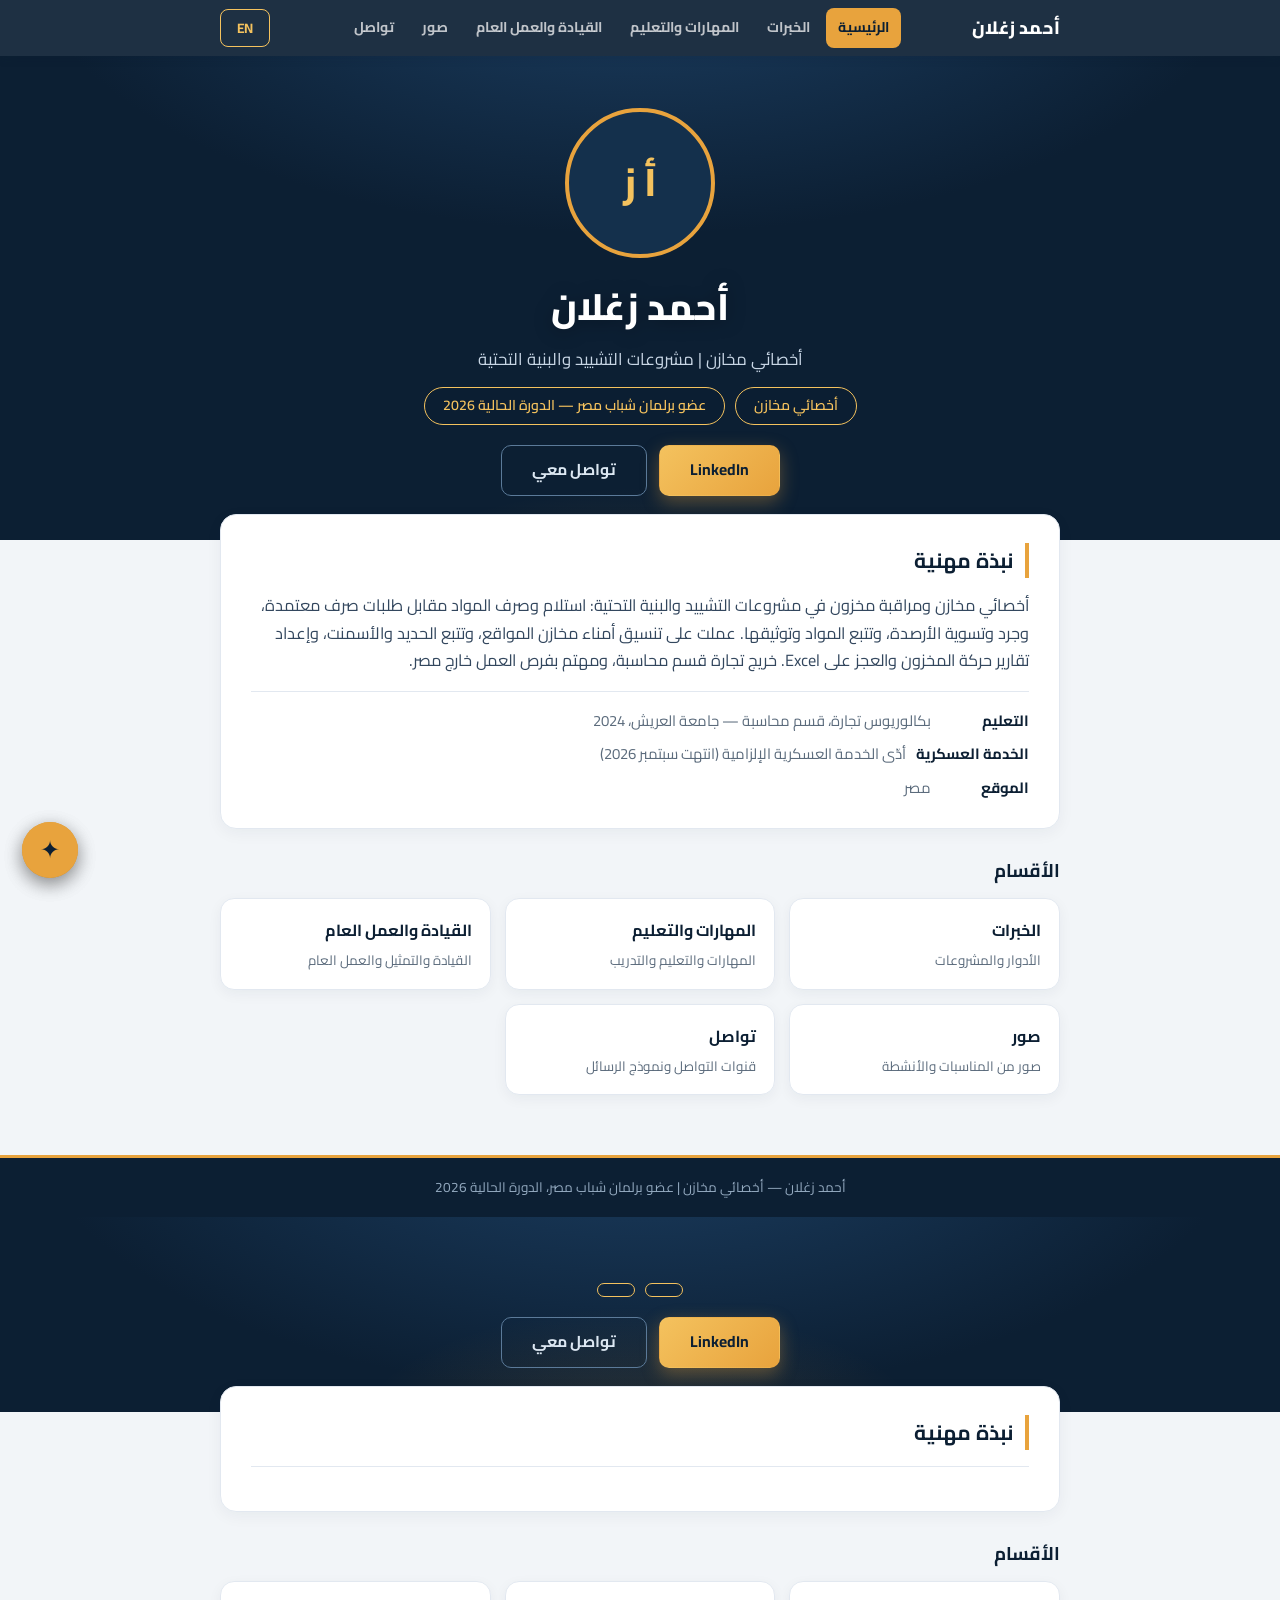
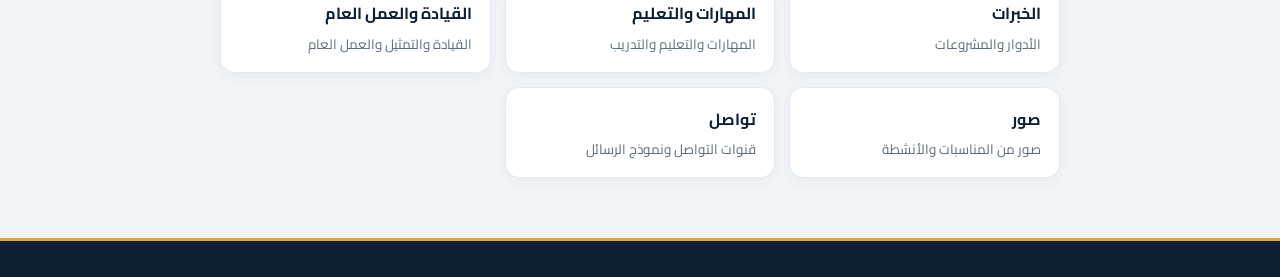
==== commit bc5d1fd7: "Update index.html" ====
--- a/index.html
+++ b/index.html
@@ -14,7 +14,7 @@
 <link rel="preconnect" href="https://fonts.gstatic.com" crossorigin>
 <link rel="preconnect" href="https://lh3.googleusercontent.com">
 <link href="https://fonts.googleapis.com/css2?family=Cairo:wght@400;600;700;800&family=Inter:wght@400;600;700&display=swap" rel="stylesheet">
-<link rel="stylesheet" href="assets/css/style.css?v=4">
+<link rel="stylesheet" href="assets/css/style.css?v=5">
 </head>
 <body data-page="index">
 <header class="topbar">
@@ -81,6 +81,57 @@
   </form>
 </div>
 
+<script src="assets/js/data.js?v=5"></script>
+<script src="assets/js/site.js?v=5"></script>
+</body>
+</html>
+<section class="hero">
+  <div class="wrap hero-in">
+    <div class="hero-photo hidden" id="heroPhoto"><img id="heroImg" alt=""></div>
+    <h1 id="heroName"></h1>
+    <p class="hero-title" id="heroTitle"></p>
+    <div class="hero-badges">
+      <span class="hero-badge" id="heroBadge"></span>
+      <span class="hero-badge hero-badge-alt" id="heroBadge2"></span>
+    </div>
+    <div class="hero-cta">
+      <a class="btn primary" id="heroLinkedin" target="_blank" rel="noopener" data-i18n="cta_linkedin">LinkedIn</a>
+      <a class="btn ghost" href="contact.html" data-i18n="cta_contact">تواصل معي</a>
+    </div>
+  </div>
+</section>
+
+<main class="wrap main">
+  <section class="panel">
+    <h2 data-i18n="sec_about">نبذة مهنية</h2>
+    <p id="aboutText" class="lead"></p>
+    <div class="facts" id="facts"></div>
+  </section>
+
+  <h2 class="home-sections-title" data-i18n="home_sections">الأقسام</h2>
+  <div class="sec-grid">
+    <a class="sec-card" href="experience.html"><h3 data-i18n="tab_exp">الخبرات</h3><p data-i18n="d_exp">الأدوار والمشروعات</p></a>
+    <a class="sec-card" href="skills.html"><h3 data-i18n="tab_skills">المهارات والتعليم</h3><p data-i18n="d_skills">المهارات والتعليم والتدريب</p></a>
+    <a class="sec-card" href="leadership.html"><h3 data-i18n="tab_lead">القيادة والعمل العام</h3><p data-i18n="d_lead">القيادة والتمثيل والعمل العام</p></a>
+    <a class="sec-card" href="photos.html"><h3 data-i18n="tab_photos">صور</h3><p data-i18n="d_photos">صور من المناسبات والأنشطة</p></a>
+    <a class="sec-card" href="contact.html"><h3 data-i18n="tab_contact">تواصل</h3><p data-i18n="d_contact">قنوات التواصل ونموذج الرسائل</p></a>
+  </div>
+</main>
+
+<footer class="footer">
+  <div class="wrap" id="footerText"></div>
+</footer>
+
+<button id="chatFab" class="chat-fab" aria-label="Assistant">✦</button>
+<div id="chatBox" class="chat-box hidden">
+  <div class="chat-head"><span data-i18n="chat_title">مساعد الموقع</span><button id="chatClose" aria-label="Close">×</button></div>
+  <div class="chat-msgs" id="chatMsgs"></div>
+  <form class="chat-form" id="chatForm">
+    <input type="text" id="chatInput" data-i18n-ph="chat_ph" placeholder="اسأل عن أحمد..." maxlength="500" autocomplete="off">
+    <button type="submit" aria-label="Send">➤</button>
+  </form>
+</div>
+
 <script src="assets/js/data.js?v=4"></script>
 <script src="assets/js/site.js?v=4"></script>
 </body>
--- a/assets/css/style.css
+++ b/assets/css/style.css
@@ -125,3 +125,319 @@
   .gallery img{height:130px}
   .contact-grid{grid-template-columns:1fr 1fr}
 }
+/* multi-page nav + home sections */
+.brand{text-decoration:none}
+.scroll-wrap{position:relative}
+.topnav{display:flex;gap:4px;overflow-x:auto;scrollbar-width:none}
+.topnav::-webkit-scrollbar{display:none}
+.topnav a{white-space:nowrap;padding:8px 12px;border-radius:8px;color:rgba(255,255,255,.72);font-weight:700;font-size:.88rem;text-decoration:none;transition:all .15s}
+.topnav a:hover{background:rgba(255,255,255,.12);color:#fff}
+.topnav a[aria-current="page"]{background:var(--gold);color:var(--navy)}
+.topnav a:focus-visible{outline:2px solid var(--gold);outline-offset:2px}
+.nav-wrap::before,.nav-wrap::after{content:"";position:absolute;top:0;bottom:0;width:30px;z-index:2;pointer-events:none;opacity:0;transition:opacity .2s}
+.nav-wrap::before{left:0;background:linear-gradient(to right,rgba(12,31,51,.95),rgba(12,31,51,0))}
+.nav-wrap::after{right:0;background:linear-gradient(to left,rgba(12,31,51,.95),rgba(12,31,51,0))}
+.nav-wrap.can-scroll-left::before{opacity:1}
+.nav-wrap.can-scroll-right::after{opacity:1}
+.home-sections-title{margin:26px 0 12px;font-size:1.15rem;color:var(--navy)}
+.sec-grid{display:grid;grid-template-columns:repeat(auto-fill,minmax(210px,1fr));gap:14px}
+.sec-card{background:var(--card);border:1px solid var(--line);border-radius:14px;padding:18px;text-decoration:none;color:var(--ink);display:block;box-shadow:0 4px 14px rgba(12,31,51,.05);transition:all .18s}
+.sec-card:hover{border-color:var(--gold);transform:translateY(-2px);box-shadow:0 8px 22px rgba(12,31,51,.1)}
+.sec-card:focus-visible{outline:2px solid var(--gold);outline-offset:2px}
+.sec-card h3{margin:0 0 6px;font-size:1rem;color:var(--navy)}
+.sec-card p{margin:0;font-size:.84rem;color:var(--muted);line-height:1.5}
+.page-head{display:flex;align-items:baseline;justify-content:space-between;gap:10px;margin:4px 0 14px;flex-wrap:wrap}
+.page-head h1{font-size:1.35rem;margin:0;color:var(--navy)}
+.back-link{color:var(--muted);font-size:.85rem;text-decoration:none;font-weight:600}
+.back-link:hover{color:var(--navy)}
+@media(max-width:760px){
+  .topbar-in{flex-wrap:wrap}
+  .nav-wrap{order:3;flex-basis:100%;margin-top:6px}
+  .topnav a{font-size:.84rem;padding:7px 10px}
+}
+
+/* ===== Premium layer ===== */
+/* Hero elevation */
+.hero{background:radial-gradient(1000px 480px at 50% -120px,#1d4166 0%,var(--navy) 62%);position:relative;overflow:hidden}
+.hero::after{content:"";position:absolute;inset:0;background:radial-gradient(420px 200px at 50% 118%,rgba(232,163,61,.16),transparent 70%);pointer-events:none}
+.hero-in{position:relative;z-index:1}
+.hero-photo img{transition:transform .35s ease;box-shadow:0 10px 34px rgba(0,0,0,.4),0 0 0 8px rgba(232,163,61,.12)}
+.hero-photo img:hover{transform:scale(1.04)}
+.hero h1{letter-spacing:.3px;text-shadow:0 2px 18px rgba(0,0,0,.35)}
+.hero-badge{backdrop-filter:blur(4px);background:rgba(12,31,51,.35)}
+.btn.primary{background:linear-gradient(135deg,var(--gold-bright),var(--gold));box-shadow:0 6px 18px rgba(232,163,61,.35)}
+.btn.primary:hover{transform:translateY(-2px);box-shadow:0 10px 24px rgba(232,163,61,.45);background:linear-gradient(135deg,#ffd47e,var(--gold-bright))}
+.btn.ghost:hover{transform:translateY(-2px)}
+
+/* Hero entrance */
+@keyframes heroUp{from{opacity:0;transform:translateY(22px)}to{opacity:1;transform:none}}
+.hero-in>*{animation:heroUp .7s cubic-bezier(.2,.7,.3,1) both}
+.hero-in>*:nth-child(2){animation-delay:.08s}
+.hero-in>*:nth-child(3){animation-delay:.16s}
+.hero-in>*:nth-child(4){animation-delay:.24s}
+.hero-in>*:nth-child(5){animation-delay:.32s}
+
+/* Reveal on scroll */
+.rv{opacity:0;transform:translateY(18px);transition:opacity .55s ease,transform .55s cubic-bezier(.2,.7,.3,1)}
+.rv.in{opacity:1;transform:none}
+
+/* Timeline with gold spine */
+.timeline{position:relative;padding-inline-start:22px}
+.timeline::before{content:"";position:absolute;inset-inline-start:6px;top:8px;bottom:8px;width:2px;background:linear-gradient(var(--gold),rgba(232,163,61,.15))}
+.tl-item{position:relative;border-bottom:none;padding:16px 0}
+.tl-item::before{content:"";position:absolute;inset-inline-start:-21px;top:26px;width:10px;height:10px;border-radius:50%;background:var(--gold);box-shadow:0 0 0 4px rgba(232,163,61,.18)}
+.tl-dates{background:#fdf3e2;color:#8a6416;font-weight:700}
+.tl-org{font-size:1.06rem}
+.tl-points li::marker{color:var(--gold)}
+
+/* Tags */
+.tags span{transition:all .18s}
+.tags span:hover{border-color:var(--gold);background:#fdf3e2;color:var(--navy)}
+
+/* Section cards with accent */
+.sec-card{position:relative;overflow:hidden}
+.sec-card::before{content:"";position:absolute;top:0;inset-inline-start:0;width:100%;height:3px;background:linear-gradient(to left,var(--gold),var(--gold-bright));transform:scaleX(0);transform-origin:inline-start;transition:transform .3s ease}
+.sec-card:hover::before{transform:scaleX(1)}
+
+/* Gallery polish */
+.gallery img{aspect-ratio:4/3;height:auto;transition:transform .35s ease,box-shadow .3s ease;cursor:default}
+.gallery img:hover{transform:scale(1.03);box-shadow:0 10px 26px rgba(12,31,51,.18)}
+
+/* Contact cards */
+.contact-card .ico{display:inline-flex;align-items:center;justify-content:center;width:34px;height:34px;border-radius:50%;background:#fdf3e2;color:#8a6416;font-size:1rem;flex:none}
+.contact-card{transition:all .2s}
+.contact-card:hover{transform:translateY(-2px)}
+
+/* Page head accent */
+.page-head h1{padding-inline-start:12px;border-inline-start:4px solid var(--gold)}
+
+/* Footer accent */
+.footer{border-top:3px solid var(--gold)}
+
+/* Panels */
+.panel{transition:box-shadow .25s ease}
+
+@media (prefers-reduced-motion: reduce){
+  *,*::before,*::after{animation:none!important;transition:none!important}
+  .rv{opacity:1;transform:none}
+}
+
+/* ===== Soft polish pass (mobile-first, Ahmed 3:22) ===== */
+.brand{color:#fff;transition:color .15s}
+.brand:hover{color:var(--gold-bright)}
+.page-head{padding-top:36px}
+.topbar{box-shadow:0 1px 10px rgba(12,31,51,.18)}
+@media(max-width:760px){
+  .page-head{padding-top:26px}
+  .topbar-in{row-gap:2px;padding-top:4px;padding-bottom:4px;height:auto;min-height:52px}
+  .topnav{padding-bottom:4px}
+  .hero{padding:36px 0 30px}
+}
+
+/* ===== RTL overflow fix ===== */
+body{overflow-x:clip}
+.nav-wrap{min-width:0;max-width:100%}
+.topnav{max-width:100%}
+@media(max-width:760px){
+  .topbar-in{min-width:0}
+  .brand{min-width:0;overflow:hidden;text-overflow:ellipsis;white-space:nowrap}
+}
+.main{margin-top:-26px;position:relative;z-index:5;padding-bottom:36px}
+.tabs-wrap{position:relative;margin-bottom:18px}
+.tabs{display:flex;gap:6px;background:var(--card);border:1px solid var(--line);border-radius:14px;padding:6px;box-shadow:0 8px 24px rgba(12,31,51,.08);overflow-x:auto;scrollbar-width:none;margin-bottom:0}
+.tabs-wrap::before,.tabs-wrap::after{content:"";position:absolute;top:0;bottom:0;width:34px;z-index:2;pointer-events:none;opacity:0;transition:opacity .2s}
+.tabs-wrap::before{left:0;border-radius:14px 0 0 14px;background:linear-gradient(to right,var(--card),rgba(255,255,255,0))}
+.tabs-wrap::after{right:0;border-radius:0 14px 14px 0;background:linear-gradient(to left,var(--card),rgba(255,255,255,0))}
+.tabs-wrap.can-scroll-left::before{opacity:1}
+.tabs-wrap.can-scroll-right::after{opacity:1}
+.tabs::-webkit-scrollbar{display:none}
+.tab{flex:1 0 auto;border:none;background:transparent;color:var(--muted);font-family:inherit;font-weight:700;font-size:.92rem;padding:10px 16px;border-radius:9px;cursor:pointer;white-space:nowrap;transition:all .18s}
+.tab:hover{color:var(--navy);background:#eef3f8}
+.tab.active{background:var(--navy);color:#fff}
+.tab:focus-visible{outline:2px solid var(--gold);outline-offset:2px}
+
+/* Panels */
+.panel{background:var(--card);border:1px solid var(--line);border-radius:16px;padding:28px 30px;box-shadow:0 4px 16px rgba(12,31,51,.05)}
+.panel h2{font-size:1.3rem;color:var(--navy);margin-bottom:14px;padding-inline-start:12px;border-inline-start:4px solid var(--gold)}
+.panel h3{font-size:1.02rem;color:var(--navy2);margin:22px 0 10px}
+.lead{font-size:1.02rem;color:#33475e}
+.lead-sm{font-size:.95rem;color:var(--muted)}
+.facts{display:flex;flex-direction:column;gap:8px;margin-top:16px;border-top:1px solid var(--line);padding-top:16px}
+.fact{display:flex;gap:10px;font-size:.93rem;color:var(--muted)}
+.fact b{color:var(--navy);font-weight:700;min-width:88px}
+
+/* Timeline */
+.timeline{display:flex;flex-direction:column}
+.tl-item{padding:14px 0;border-bottom:1px solid var(--line)}
+.tl-item:last-child{border-bottom:none}
+.tl-head{display:flex;justify-content:space-between;align-items:baseline;gap:12px;flex-wrap:wrap}
+.tl-org{font-weight:800;color:var(--navy);font-size:1.02rem}
+.tl-dates{color:var(--muted);font-size:.82rem;background:#eef3f8;border-radius:999px;padding:3px 12px;white-space:nowrap}
+.tl-role{color:var(--navy2);font-size:.94rem;font-weight:600;margin-top:2px}
+.tl-points{margin:8px 0 0;padding-inline-start:20px;color:var(--muted);font-size:.9rem}
+.tl-points li{margin-bottom:3px}
+.service-line{margin-top:14px;padding-top:12px;border-top:1px dashed var(--line);color:var(--muted);font-size:.88rem}
+
+/* Skills */
+.tags{display:flex;flex-wrap:wrap;gap:8px}
+.tags span{background:#eef3f8;border:1px solid var(--line);color:var(--navy2);border-radius:999px;padding:6px 16px;font-size:.88rem;font-weight:600}
+.grid-list{list-style:none;display:grid;grid-template-columns:1fr 1fr;gap:6px 22px}
+.grid-list li{position:relative;padding-inline-start:22px;font-size:.93rem;color:#33475e;margin-bottom:4px}
+.grid-list li::before{content:'✓';position:absolute;inset-inline-start:0;color:var(--gold);font-weight:800}
+
+/* Gallery */
+.gallery{display:grid;grid-template-columns:repeat(3,1fr);gap:12px}
+.gallery img{width:100%;height:180px;object-fit:cover;border-radius:12px;border:1px solid var(--line);background:#e8edf3}
+
+/* Contact */
+.contact-box{text-align:center;padding:8px 0 4px}
+.contact-note{color:var(--muted);font-size:.98rem;margin-bottom:18px}
+.contact-grid{display:grid;grid-template-columns:repeat(2,1fr);gap:12px;max-width:520px;margin:0 auto}
+.contact-card{display:flex;align-items:center;justify-content:center;gap:10px;border:1.5px solid var(--line);border-radius:12px;padding:14px 10px;text-decoration:none;color:var(--navy);font-weight:700;font-size:.95rem;transition:all .18s;background:#fbfcfe}
+.contact-card:hover{border-color:var(--gold);background:#fff;box-shadow:0 4px 14px rgba(12,31,51,.08)}
+.contact-card .ico{font-size:1.2rem}
+.contact-form{display:flex;flex-direction:column;gap:10px;max-width:520px;margin:22px auto 0;border-top:1px solid var(--line);padding-top:20px}
+.contact-form input,.contact-form textarea{font-family:inherit;font-size:.95rem;padding:11px 14px;border:1.5px solid var(--line);border-radius:10px;background:#fbfcfe;color:var(--ink)}
+.contact-form input:focus,.contact-form textarea:focus{outline:none;border-color:var(--gold)}
+.form-note{font-size:.88rem;text-align:center}
+.form-note.ok{color:#1e7d44}.form-note.err{color:#b3392f}
+
+/* Footer */
+.footer{background:var(--navy);color:#93a9bf;text-align:center;padding:18px 0;font-size:.85rem;margin-top:24px}
+
+/* Chat */
+.chat-fab{position:fixed;bottom:22px;inset-inline-end:22px;width:56px;height:56px;border-radius:50%;border:none;background:var(--gold);color:var(--navy);font-size:1.5rem;cursor:pointer;box-shadow:0 6px 18px rgba(0,0,0,.25);z-index:60}
+.chat-fab:hover{background:var(--gold-bright)}
+.chat-box{position:fixed;bottom:88px;inset-inline-end:22px;width:340px;max-width:calc(100vw - 44px);height:420px;background:#fff;border-radius:16px;box-shadow:0 14px 44px rgba(0,0,0,.28);display:flex;flex-direction:column;overflow:hidden;z-index:60;border:1px solid var(--line)}
+.chat-head{background:var(--navy);color:#fff;padding:12px 16px;font-weight:700;display:flex;justify-content:space-between;align-items:center}
+.chat-head button{background:none;border:none;color:#fff;font-size:1.3rem;cursor:pointer}
+.chat-msgs{flex:1;overflow-y:auto;padding:14px;display:flex;flex-direction:column;gap:8px;background:var(--sand)}
+.chat-msgs .m{max-width:82%;padding:9px 13px;border-radius:14px;font-size:.9rem}
+.chat-msgs .m.bot{align-self:flex-start;background:#fff;border:1px solid var(--line);border-end-start-radius:3px}
+.chat-msgs .m.user{align-self:flex-end;background:var(--navy);color:#fff;border-end-end-radius:3px}
+.chat-msgs .m.err{align-self:flex-start;background:#fdf0ef;color:#b3392f;border:1px solid #f2d2cf;font-size:.85rem}
+.chat-form{display:flex;border-top:1px solid var(--line)}
+.chat-form input{flex:1;border:none;padding:13px 14px;font-family:inherit;font-size:.93rem;background:#fff;color:var(--ink)}
+.chat-form input:focus{outline:none}
+.chat-form button{border:none;background:var(--gold);color:var(--navy);padding:0 18px;font-size:1.05rem;cursor:pointer}
+
+@media (max-width:640px){
+  .hero{padding:40px 0 34px}
+  .hero h1{font-size:1.9rem}
+  .hero-title{font-size:.95rem}
+  .hero-photo img,.hero-fallback{width:126px;height:126px}
+  .panel{padding:20px 18px}
+  .tab{font-size:.84rem;padding:9px 12px}
+  .grid-list{grid-template-columns:1fr}
+  .gallery{grid-template-columns:repeat(2,1fr);gap:8px}
+  .gallery img{height:130px}
+  .contact-grid{grid-template-columns:1fr 1fr}
+}
+/* multi-page nav + home sections */
+.brand{text-decoration:none}
+.scroll-wrap{position:relative}
+.topnav{display:flex;gap:4px;overflow-x:auto;scrollbar-width:none}
+.topnav::-webkit-scrollbar{display:none}
+.topnav a{white-space:nowrap;padding:8px 12px;border-radius:8px;color:rgba(255,255,255,.72);font-weight:700;font-size:.88rem;text-decoration:none;transition:all .15s}
+.topnav a:hover{background:rgba(255,255,255,.12);color:#fff}
+.topnav a[aria-current="page"]{background:var(--gold);color:var(--navy)}
+.topnav a:focus-visible{outline:2px solid var(--gold);outline-offset:2px}
+.nav-wrap::before,.nav-wrap::after{content:"";position:absolute;top:0;bottom:0;width:30px;z-index:2;pointer-events:none;opacity:0;transition:opacity .2s}
+.nav-wrap::before{left:0;background:linear-gradient(to right,rgba(12,31,51,.95),rgba(12,31,51,0))}
+.nav-wrap::after{right:0;background:linear-gradient(to left,rgba(12,31,51,.95),rgba(12,31,51,0))}
+.nav-wrap.can-scroll-left::before{opacity:1}
+.nav-wrap.can-scroll-right::after{opacity:1}
+.home-sections-title{margin:26px 0 12px;font-size:1.15rem;color:var(--navy)}
+.sec-grid{display:grid;grid-template-columns:repeat(auto-fill,minmax(210px,1fr));gap:14px}
+.sec-card{background:var(--card);border:1px solid var(--line);border-radius:14px;padding:18px;text-decoration:none;color:var(--ink);display:block;box-shadow:0 4px 14px rgba(12,31,51,.05);transition:all .18s}
+.sec-card:hover{border-color:var(--gold);transform:translateY(-2px);box-shadow:0 8px 22px rgba(12,31,51,.1)}
+.sec-card:focus-visible{outline:2px solid var(--gold);outline-offset:2px}
+.sec-card h3{margin:0 0 6px;font-size:1rem;color:var(--navy)}
+.sec-card p{margin:0;font-size:.84rem;color:var(--muted);line-height:1.5}
+.page-head{display:flex;align-items:baseline;justify-content:space-between;gap:10px;margin:4px 0 14px;flex-wrap:wrap}
+.page-head h1{font-size:1.35rem;margin:0;color:var(--navy)}
+.back-link{color:var(--muted);font-size:.85rem;text-decoration:none;font-weight:600}
+.back-link:hover{color:var(--navy)}
+@media(max-width:760px){
+  .topbar-in{flex-wrap:wrap}
+  .nav-wrap{order:3;flex-basis:100%;margin-top:6px}
+  .topnav a{font-size:.84rem;padding:7px 10px}
+}
+
+/* ===== Premium layer ===== */
+/* Hero elevation */
+.hero{background:radial-gradient(1000px 480px at 50% -120px,#1d4166 0%,var(--navy) 62%);position:relative;overflow:hidden}
+.hero::after{content:"";position:absolute;inset:0;background:radial-gradient(420px 200px at 50% 118%,rgba(232,163,61,.16),transparent 70%);pointer-events:none}
+.hero-in{position:relative;z-index:1}
+.hero-photo img{transition:transform .35s ease;box-shadow:0 10px 34px rgba(0,0,0,.4),0 0 0 8px rgba(232,163,61,.12)}
+.hero-photo img:hover{transform:scale(1.04)}
+.hero h1{letter-spacing:.3px;text-shadow:0 2px 18px rgba(0,0,0,.35)}
+.hero-badge{backdrop-filter:blur(4px);background:rgba(12,31,51,.35)}
+.btn.primary{background:linear-gradient(135deg,var(--gold-bright),var(--gold));box-shadow:0 6px 18px rgba(232,163,61,.35)}
+.btn.primary:hover{transform:translateY(-2px);box-shadow:0 10px 24px rgba(232,163,61,.45);background:linear-gradient(135deg,#ffd47e,var(--gold-bright))}
+.btn.ghost:hover{transform:translateY(-2px)}
+
+/* Hero entrance */
+@keyframes heroUp{from{opacity:0;transform:translateY(22px)}to{opacity:1;transform:none}}
+.hero-in>*{animation:heroUp .7s cubic-bezier(.2,.7,.3,1) both}
+.hero-in>*:nth-child(2){animation-delay:.08s}
+.hero-in>*:nth-child(3){animation-delay:.16s}
+.hero-in>*:nth-child(4){animation-delay:.24s}
+.hero-in>*:nth-child(5){animation-delay:.32s}
+
+/* Reveal on scroll */
+.rv{opacity:0;transform:translateY(18px);transition:opacity .55s ease,transform .55s cubic-bezier(.2,.7,.3,1)}
+.rv.in{opacity:1;transform:none}
+
+/* Timeline with gold spine */
+.timeline{position:relative;padding-inline-start:22px}
+.timeline::before{content:"";position:absolute;inset-inline-start:6px;top:8px;bottom:8px;width:2px;background:linear-gradient(var(--gold),rgba(232,163,61,.15))}
+.tl-item{position:relative;border-bottom:none;padding:16px 0}
+.tl-item::before{content:"";position:absolute;inset-inline-start:-21px;top:26px;width:10px;height:10px;border-radius:50%;background:var(--gold);box-shadow:0 0 0 4px rgba(232,163,61,.18)}
+.tl-dates{background:#fdf3e2;color:#8a6416;font-weight:700}
+.tl-org{font-size:1.06rem}
+.tl-points li::marker{color:var(--gold)}
+
+/* Tags */
+.tags span{transition:all .18s}
+.tags span:hover{border-color:var(--gold);background:#fdf3e2;color:var(--navy)}
+
+/* Section cards with accent */
+.sec-card{position:relative;overflow:hidden}
+.sec-card::before{content:"";position:absolute;top:0;inset-inline-start:0;width:100%;height:3px;background:linear-gradient(to left,var(--gold),var(--gold-bright));transform:scaleX(0);transform-origin:inline-start;transition:transform .3s ease}
+.sec-card:hover::before{transform:scaleX(1)}
+
+/* Gallery polish */
+.gallery img{aspect-ratio:4/3;height:auto;transition:transform .35s ease,box-shadow .3s ease;cursor:default}
+.gallery img:hover{transform:scale(1.03);box-shadow:0 10px 26px rgba(12,31,51,.18)}
+
+/* Contact cards */
+.contact-card .ico{display:inline-flex;align-items:center;justify-content:center;width:34px;height:34px;border-radius:50%;background:#fdf3e2;color:#8a6416;font-size:1rem;flex:none}
+.contact-card{transition:all .2s}
+.contact-card:hover{transform:translateY(-2px)}
+
+/* Page head accent */
+.page-head h1{padding-inline-start:12px;border-inline-start:4px solid var(--gold)}
+
+/* Footer accent */
+.footer{border-top:3px solid var(--gold)}
+
+/* Panels */
+.panel{transition:box-shadow .25s ease}
+
+@media (prefers-reduced-motion: reduce){
+  *,*::before,*::after{animation:none!important;transition:none!important}
+  .rv{opacity:1;transform:none}
+}
+
+/* ===== Soft polish pass (mobile-first, Ahmed 3:22) ===== */
+.brand{color:#fff;transition:color .15s}
+.brand:hover{color:var(--gold-bright)}
+.page-head{padding-top:36px}
+.topbar{box-shadow:0 1px 10px rgba(12,31,51,.18)}
+@media(max-width:760px){
+  .page-head{padding-top:26px}
+  .topbar-in{row-gap:2px;padding-top:4px;padding-bottom:4px;height:auto;min-height:52px}
+  .topnav{padding-bottom:4px}
+  .hero{padding:36px 0 30px}
+}
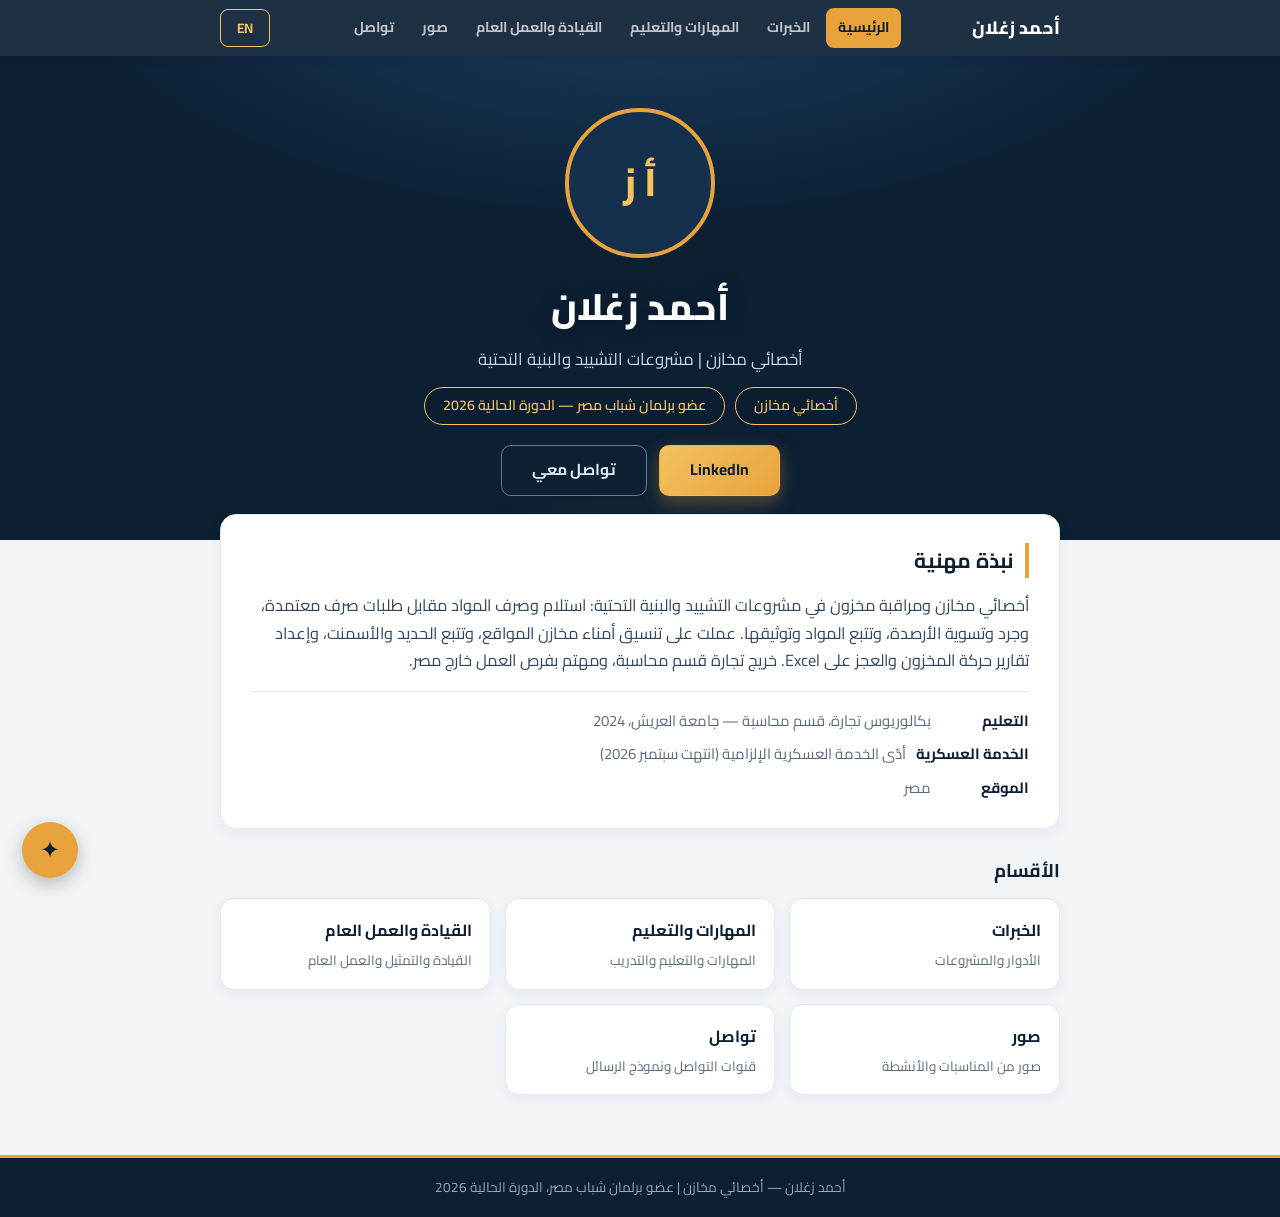
==== commit ca712bd0: "Create index.html" ====
--- a/index.html
+++ b/index.html
@@ -85,54 +85,3 @@
 <script src="assets/js/site.js?v=5"></script>
 </body>
 </html>
-<section class="hero">
-  <div class="wrap hero-in">
-    <div class="hero-photo hidden" id="heroPhoto"><img id="heroImg" alt=""></div>
-    <h1 id="heroName"></h1>
-    <p class="hero-title" id="heroTitle"></p>
-    <div class="hero-badges">
-      <span class="hero-badge" id="heroBadge"></span>
-      <span class="hero-badge hero-badge-alt" id="heroBadge2"></span>
-    </div>
-    <div class="hero-cta">
-      <a class="btn primary" id="heroLinkedin" target="_blank" rel="noopener" data-i18n="cta_linkedin">LinkedIn</a>
-      <a class="btn ghost" href="contact.html" data-i18n="cta_contact">تواصل معي</a>
-    </div>
-  </div>
-</section>
-
-<main class="wrap main">
-  <section class="panel">
-    <h2 data-i18n="sec_about">نبذة مهنية</h2>
-    <p id="aboutText" class="lead"></p>
-    <div class="facts" id="facts"></div>
-  </section>
-
-  <h2 class="home-sections-title" data-i18n="home_sections">الأقسام</h2>
-  <div class="sec-grid">
-    <a class="sec-card" href="experience.html"><h3 data-i18n="tab_exp">الخبرات</h3><p data-i18n="d_exp">الأدوار والمشروعات</p></a>
-    <a class="sec-card" href="skills.html"><h3 data-i18n="tab_skills">المهارات والتعليم</h3><p data-i18n="d_skills">المهارات والتعليم والتدريب</p></a>
-    <a class="sec-card" href="leadership.html"><h3 data-i18n="tab_lead">القيادة والعمل العام</h3><p data-i18n="d_lead">القيادة والتمثيل والعمل العام</p></a>
-    <a class="sec-card" href="photos.html"><h3 data-i18n="tab_photos">صور</h3><p data-i18n="d_photos">صور من المناسبات والأنشطة</p></a>
-    <a class="sec-card" href="contact.html"><h3 data-i18n="tab_contact">تواصل</h3><p data-i18n="d_contact">قنوات التواصل ونموذج الرسائل</p></a>
-  </div>
-</main>
-
-<footer class="footer">
-  <div class="wrap" id="footerText"></div>
-</footer>
-
-<button id="chatFab" class="chat-fab" aria-label="Assistant">✦</button>
-<div id="chatBox" class="chat-box hidden">
-  <div class="chat-head"><span data-i18n="chat_title">مساعد الموقع</span><button id="chatClose" aria-label="Close">×</button></div>
-  <div class="chat-msgs" id="chatMsgs"></div>
-  <form class="chat-form" id="chatForm">
-    <input type="text" id="chatInput" data-i18n-ph="chat_ph" placeholder="اسأل عن أحمد..." maxlength="500" autocomplete="off">
-    <button type="submit" aria-label="Send">➤</button>
-  </form>
-</div>
-
-<script src="assets/js/data.js?v=4"></script>
-<script src="assets/js/site.js?v=4"></script>
-</body>
-</html>
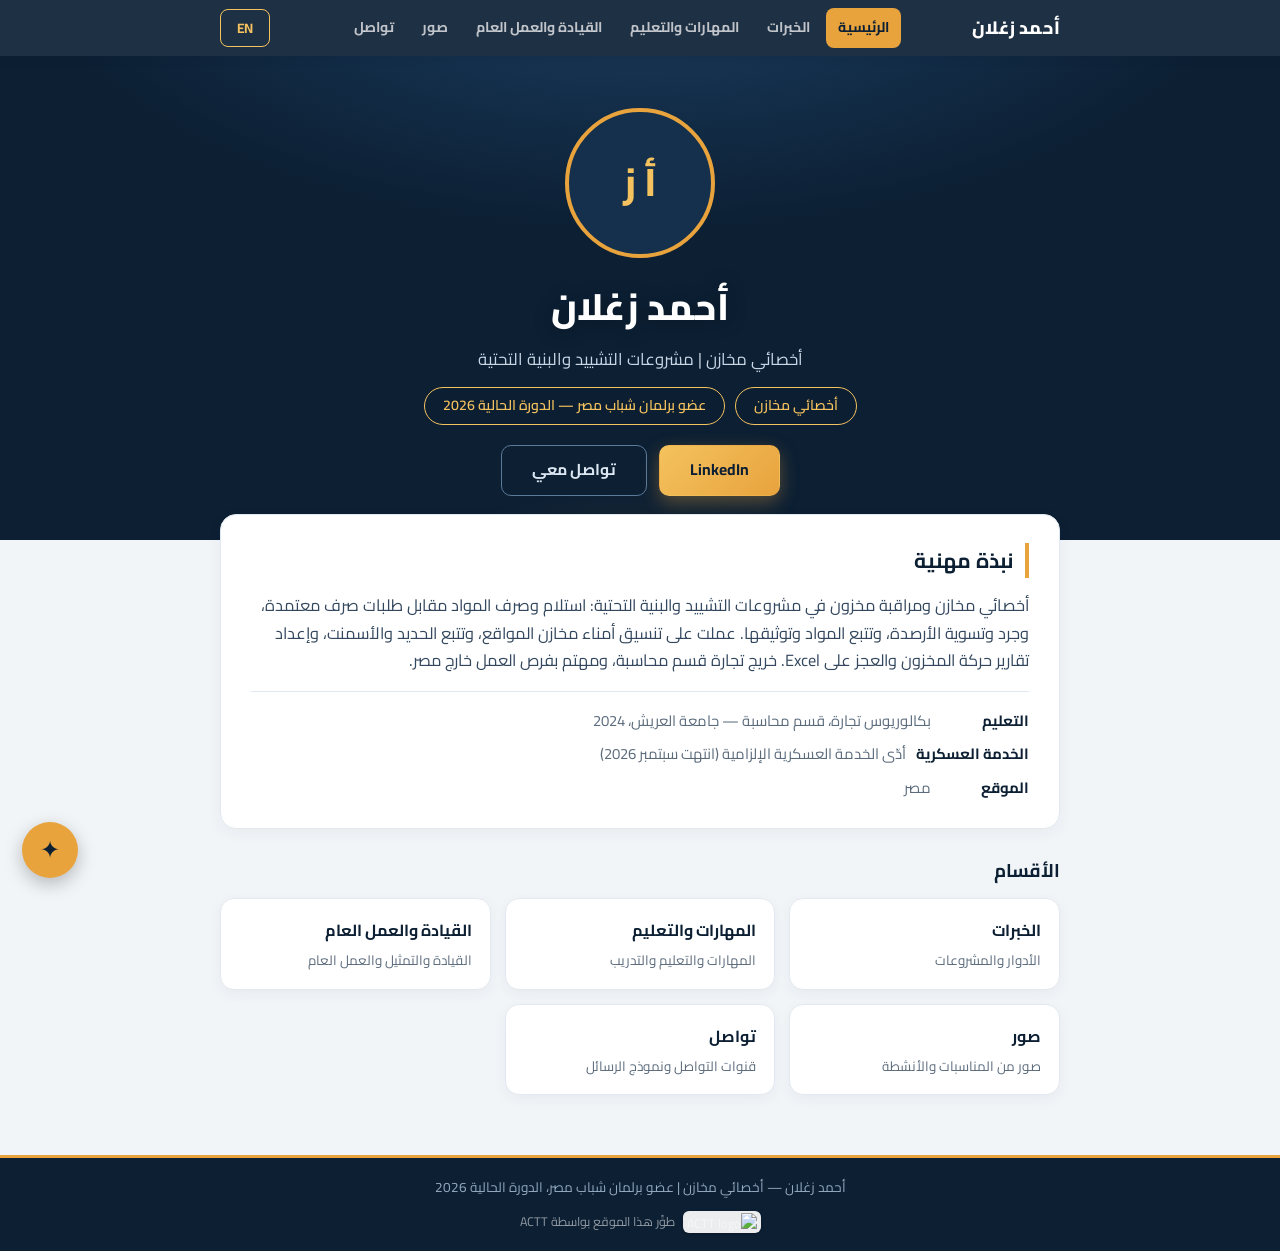
==== commit 112b0882: "Create index.html" ====
--- a/index.html
+++ b/index.html
@@ -75,6 +75,7 @@
 <div id="chatBox" class="chat-box hidden">
   <div class="chat-head"><span data-i18n="chat_title">مساعد الموقع</span><button id="chatClose" aria-label="Close">×</button></div>
   <div class="chat-msgs" id="chatMsgs"></div>
+  <div class="chat-credit"><img class="actt-logo" src="https://mubader.pages.dev/assets/img/actt-logo.webp" alt="ACTT logo" loading="lazy"><span data-i18n="credit">طوِّر هذا الموقع بواسطة ACTT</span></div>
   <form class="chat-form" id="chatForm">
     <input type="text" id="chatInput" data-i18n-ph="chat_ph" placeholder="اسأل عن أحمد..." maxlength="500" autocomplete="off">
     <button type="submit" aria-label="Send">➤</button>
--- a/assets/css/style.css
+++ b/assets/css/style.css
@@ -242,202 +242,7 @@
   .topbar-in{min-width:0}
   .brand{min-width:0;overflow:hidden;text-overflow:ellipsis;white-space:nowrap}
 }
-.main{margin-top:-26px;position:relative;z-index:5;padding-bottom:36px}
-.tabs-wrap{position:relative;margin-bottom:18px}
-.tabs{display:flex;gap:6px;background:var(--card);border:1px solid var(--line);border-radius:14px;padding:6px;box-shadow:0 8px 24px rgba(12,31,51,.08);overflow-x:auto;scrollbar-width:none;margin-bottom:0}
-.tabs-wrap::before,.tabs-wrap::after{content:"";position:absolute;top:0;bottom:0;width:34px;z-index:2;pointer-events:none;opacity:0;transition:opacity .2s}
-.tabs-wrap::before{left:0;border-radius:14px 0 0 14px;background:linear-gradient(to right,var(--card),rgba(255,255,255,0))}
-.tabs-wrap::after{right:0;border-radius:0 14px 14px 0;background:linear-gradient(to left,var(--card),rgba(255,255,255,0))}
-.tabs-wrap.can-scroll-left::before{opacity:1}
-.tabs-wrap.can-scroll-right::after{opacity:1}
-.tabs::-webkit-scrollbar{display:none}
-.tab{flex:1 0 auto;border:none;background:transparent;color:var(--muted);font-family:inherit;font-weight:700;font-size:.92rem;padding:10px 16px;border-radius:9px;cursor:pointer;white-space:nowrap;transition:all .18s}
-.tab:hover{color:var(--navy);background:#eef3f8}
-.tab.active{background:var(--navy);color:#fff}
-.tab:focus-visible{outline:2px solid var(--gold);outline-offset:2px}
-
-/* Panels */
-.panel{background:var(--card);border:1px solid var(--line);border-radius:16px;padding:28px 30px;box-shadow:0 4px 16px rgba(12,31,51,.05)}
-.panel h2{font-size:1.3rem;color:var(--navy);margin-bottom:14px;padding-inline-start:12px;border-inline-start:4px solid var(--gold)}
-.panel h3{font-size:1.02rem;color:var(--navy2);margin:22px 0 10px}
-.lead{font-size:1.02rem;color:#33475e}
-.lead-sm{font-size:.95rem;color:var(--muted)}
-.facts{display:flex;flex-direction:column;gap:8px;margin-top:16px;border-top:1px solid var(--line);padding-top:16px}
-.fact{display:flex;gap:10px;font-size:.93rem;color:var(--muted)}
-.fact b{color:var(--navy);font-weight:700;min-width:88px}
-
-/* Timeline */
-.timeline{display:flex;flex-direction:column}
-.tl-item{padding:14px 0;border-bottom:1px solid var(--line)}
-.tl-item:last-child{border-bottom:none}
-.tl-head{display:flex;justify-content:space-between;align-items:baseline;gap:12px;flex-wrap:wrap}
-.tl-org{font-weight:800;color:var(--navy);font-size:1.02rem}
-.tl-dates{color:var(--muted);font-size:.82rem;background:#eef3f8;border-radius:999px;padding:3px 12px;white-space:nowrap}
-.tl-role{color:var(--navy2);font-size:.94rem;font-weight:600;margin-top:2px}
-.tl-points{margin:8px 0 0;padding-inline-start:20px;color:var(--muted);font-size:.9rem}
-.tl-points li{margin-bottom:3px}
-.service-line{margin-top:14px;padding-top:12px;border-top:1px dashed var(--line);color:var(--muted);font-size:.88rem}
-
-/* Skills */
-.tags{display:flex;flex-wrap:wrap;gap:8px}
-.tags span{background:#eef3f8;border:1px solid var(--line);color:var(--navy2);border-radius:999px;padding:6px 16px;font-size:.88rem;font-weight:600}
-.grid-list{list-style:none;display:grid;grid-template-columns:1fr 1fr;gap:6px 22px}
-.grid-list li{position:relative;padding-inline-start:22px;font-size:.93rem;color:#33475e;margin-bottom:4px}
-.grid-list li::before{content:'✓';position:absolute;inset-inline-start:0;color:var(--gold);font-weight:800}
-
-/* Gallery */
-.gallery{display:grid;grid-template-columns:repeat(3,1fr);gap:12px}
-.gallery img{width:100%;height:180px;object-fit:cover;border-radius:12px;border:1px solid var(--line);background:#e8edf3}
-
-/* Contact */
-.contact-box{text-align:center;padding:8px 0 4px}
-.contact-note{color:var(--muted);font-size:.98rem;margin-bottom:18px}
-.contact-grid{display:grid;grid-template-columns:repeat(2,1fr);gap:12px;max-width:520px;margin:0 auto}
-.contact-card{display:flex;align-items:center;justify-content:center;gap:10px;border:1.5px solid var(--line);border-radius:12px;padding:14px 10px;text-decoration:none;color:var(--navy);font-weight:700;font-size:.95rem;transition:all .18s;background:#fbfcfe}
-.contact-card:hover{border-color:var(--gold);background:#fff;box-shadow:0 4px 14px rgba(12,31,51,.08)}
-.contact-card .ico{font-size:1.2rem}
-.contact-form{display:flex;flex-direction:column;gap:10px;max-width:520px;margin:22px auto 0;border-top:1px solid var(--line);padding-top:20px}
-.contact-form input,.contact-form textarea{font-family:inherit;font-size:.95rem;padding:11px 14px;border:1.5px solid var(--line);border-radius:10px;background:#fbfcfe;color:var(--ink)}
-.contact-form input:focus,.contact-form textarea:focus{outline:none;border-color:var(--gold)}
-.form-note{font-size:.88rem;text-align:center}
-.form-note.ok{color:#1e7d44}.form-note.err{color:#b3392f}
-
-/* Footer */
-.footer{background:var(--navy);color:#93a9bf;text-align:center;padding:18px 0;font-size:.85rem;margin-top:24px}
-
-/* Chat */
-.chat-fab{position:fixed;bottom:22px;inset-inline-end:22px;width:56px;height:56px;border-radius:50%;border:none;background:var(--gold);color:var(--navy);font-size:1.5rem;cursor:pointer;box-shadow:0 6px 18px rgba(0,0,0,.25);z-index:60}
-.chat-fab:hover{background:var(--gold-bright)}
-.chat-box{position:fixed;bottom:88px;inset-inline-end:22px;width:340px;max-width:calc(100vw - 44px);height:420px;background:#fff;border-radius:16px;box-shadow:0 14px 44px rgba(0,0,0,.28);display:flex;flex-direction:column;overflow:hidden;z-index:60;border:1px solid var(--line)}
-.chat-head{background:var(--navy);color:#fff;padding:12px 16px;font-weight:700;display:flex;justify-content:space-between;align-items:center}
-.chat-head button{background:none;border:none;color:#fff;font-size:1.3rem;cursor:pointer}
-.chat-msgs{flex:1;overflow-y:auto;padding:14px;display:flex;flex-direction:column;gap:8px;background:var(--sand)}
-.chat-msgs .m{max-width:82%;padding:9px 13px;border-radius:14px;font-size:.9rem}
-.chat-msgs .m.bot{align-self:flex-start;background:#fff;border:1px solid var(--line);border-end-start-radius:3px}
-.chat-msgs .m.user{align-self:flex-end;background:var(--navy);color:#fff;border-end-end-radius:3px}
-.chat-msgs .m.err{align-self:flex-start;background:#fdf0ef;color:#b3392f;border:1px solid #f2d2cf;font-size:.85rem}
-.chat-form{display:flex;border-top:1px solid var(--line)}
-.chat-form input{flex:1;border:none;padding:13px 14px;font-family:inherit;font-size:.93rem;background:#fff;color:var(--ink)}
-.chat-form input:focus{outline:none}
-.chat-form button{border:none;background:var(--gold);color:var(--navy);padding:0 18px;font-size:1.05rem;cursor:pointer}
-
-@media (max-width:640px){
-  .hero{padding:40px 0 34px}
-  .hero h1{font-size:1.9rem}
-  .hero-title{font-size:.95rem}
-  .hero-photo img,.hero-fallback{width:126px;height:126px}
-  .panel{padding:20px 18px}
-  .tab{font-size:.84rem;padding:9px 12px}
-  .grid-list{grid-template-columns:1fr}
-  .gallery{grid-template-columns:repeat(2,1fr);gap:8px}
-  .gallery img{height:130px}
-  .contact-grid{grid-template-columns:1fr 1fr}
-}
-/* multi-page nav + home sections */
-.brand{text-decoration:none}
-.scroll-wrap{position:relative}
-.topnav{display:flex;gap:4px;overflow-x:auto;scrollbar-width:none}
-.topnav::-webkit-scrollbar{display:none}
-.topnav a{white-space:nowrap;padding:8px 12px;border-radius:8px;color:rgba(255,255,255,.72);font-weight:700;font-size:.88rem;text-decoration:none;transition:all .15s}
-.topnav a:hover{background:rgba(255,255,255,.12);color:#fff}
-.topnav a[aria-current="page"]{background:var(--gold);color:var(--navy)}
-.topnav a:focus-visible{outline:2px solid var(--gold);outline-offset:2px}
-.nav-wrap::before,.nav-wrap::after{content:"";position:absolute;top:0;bottom:0;width:30px;z-index:2;pointer-events:none;opacity:0;transition:opacity .2s}
-.nav-wrap::before{left:0;background:linear-gradient(to right,rgba(12,31,51,.95),rgba(12,31,51,0))}
-.nav-wrap::after{right:0;background:linear-gradient(to left,rgba(12,31,51,.95),rgba(12,31,51,0))}
-.nav-wrap.can-scroll-left::before{opacity:1}
-.nav-wrap.can-scroll-right::after{opacity:1}
-.home-sections-title{margin:26px 0 12px;font-size:1.15rem;color:var(--navy)}
-.sec-grid{display:grid;grid-template-columns:repeat(auto-fill,minmax(210px,1fr));gap:14px}
-.sec-card{background:var(--card);border:1px solid var(--line);border-radius:14px;padding:18px;text-decoration:none;color:var(--ink);display:block;box-shadow:0 4px 14px rgba(12,31,51,.05);transition:all .18s}
-.sec-card:hover{border-color:var(--gold);transform:translateY(-2px);box-shadow:0 8px 22px rgba(12,31,51,.1)}
-.sec-card:focus-visible{outline:2px solid var(--gold);outline-offset:2px}
-.sec-card h3{margin:0 0 6px;font-size:1rem;color:var(--navy)}
-.sec-card p{margin:0;font-size:.84rem;color:var(--muted);line-height:1.5}
-.page-head{display:flex;align-items:baseline;justify-content:space-between;gap:10px;margin:4px 0 14px;flex-wrap:wrap}
-.page-head h1{font-size:1.35rem;margin:0;color:var(--navy)}
-.back-link{color:var(--muted);font-size:.85rem;text-decoration:none;font-weight:600}
-.back-link:hover{color:var(--navy)}
-@media(max-width:760px){
-  .topbar-in{flex-wrap:wrap}
-  .nav-wrap{order:3;flex-basis:100%;margin-top:6px}
-  .topnav a{font-size:.84rem;padding:7px 10px}
-}
-
-/* ===== Premium layer ===== */
-/* Hero elevation */
-.hero{background:radial-gradient(1000px 480px at 50% -120px,#1d4166 0%,var(--navy) 62%);position:relative;overflow:hidden}
-.hero::after{content:"";position:absolute;inset:0;background:radial-gradient(420px 200px at 50% 118%,rgba(232,163,61,.16),transparent 70%);pointer-events:none}
-.hero-in{position:relative;z-index:1}
-.hero-photo img{transition:transform .35s ease;box-shadow:0 10px 34px rgba(0,0,0,.4),0 0 0 8px rgba(232,163,61,.12)}
-.hero-photo img:hover{transform:scale(1.04)}
-.hero h1{letter-spacing:.3px;text-shadow:0 2px 18px rgba(0,0,0,.35)}
-.hero-badge{backdrop-filter:blur(4px);background:rgba(12,31,51,.35)}
-.btn.primary{background:linear-gradient(135deg,var(--gold-bright),var(--gold));box-shadow:0 6px 18px rgba(232,163,61,.35)}
-.btn.primary:hover{transform:translateY(-2px);box-shadow:0 10px 24px rgba(232,163,61,.45);background:linear-gradient(135deg,#ffd47e,var(--gold-bright))}
-.btn.ghost:hover{transform:translateY(-2px)}
-
-/* Hero entrance */
-@keyframes heroUp{from{opacity:0;transform:translateY(22px)}to{opacity:1;transform:none}}
-.hero-in>*{animation:heroUp .7s cubic-bezier(.2,.7,.3,1) both}
-.hero-in>*:nth-child(2){animation-delay:.08s}
-.hero-in>*:nth-child(3){animation-delay:.16s}
-.hero-in>*:nth-child(4){animation-delay:.24s}
-.hero-in>*:nth-child(5){animation-delay:.32s}
-
-/* Reveal on scroll */
-.rv{opacity:0;transform:translateY(18px);transition:opacity .55s ease,transform .55s cubic-bezier(.2,.7,.3,1)}
-.rv.in{opacity:1;transform:none}
-
-/* Timeline with gold spine */
-.timeline{position:relative;padding-inline-start:22px}
-.timeline::before{content:"";position:absolute;inset-inline-start:6px;top:8px;bottom:8px;width:2px;background:linear-gradient(var(--gold),rgba(232,163,61,.15))}
-.tl-item{position:relative;border-bottom:none;padding:16px 0}
-.tl-item::before{content:"";position:absolute;inset-inline-start:-21px;top:26px;width:10px;height:10px;border-radius:50%;background:var(--gold);box-shadow:0 0 0 4px rgba(232,163,61,.18)}
-.tl-dates{background:#fdf3e2;color:#8a6416;font-weight:700}
-.tl-org{font-size:1.06rem}
-.tl-points li::marker{color:var(--gold)}
-
-/* Tags */
-.tags span{transition:all .18s}
-.tags span:hover{border-color:var(--gold);background:#fdf3e2;color:var(--navy)}
-
-/* Section cards with accent */
-.sec-card{position:relative;overflow:hidden}
-.sec-card::before{content:"";position:absolute;top:0;inset-inline-start:0;width:100%;height:3px;background:linear-gradient(to left,var(--gold),var(--gold-bright));transform:scaleX(0);transform-origin:inline-start;transition:transform .3s ease}
-.sec-card:hover::before{transform:scaleX(1)}
-
-/* Gallery polish */
-.gallery img{aspect-ratio:4/3;height:auto;transition:transform .35s ease,box-shadow .3s ease;cursor:default}
-.gallery img:hover{transform:scale(1.03);box-shadow:0 10px 26px rgba(12,31,51,.18)}
-
-/* Contact cards */
-.contact-card .ico{display:inline-flex;align-items:center;justify-content:center;width:34px;height:34px;border-radius:50%;background:#fdf3e2;color:#8a6416;font-size:1rem;flex:none}
-.contact-card{transition:all .2s}
-.contact-card:hover{transform:translateY(-2px)}
-
-/* Page head accent */
-.page-head h1{padding-inline-start:12px;border-inline-start:4px solid var(--gold)}
-
-/* Footer accent */
-.footer{border-top:3px solid var(--gold)}
-
-/* Panels */
-.panel{transition:box-shadow .25s ease}
-
-@media (prefers-reduced-motion: reduce){
-  *,*::before,*::after{animation:none!important;transition:none!important}
-  .rv{opacity:1;transform:none}
-}
-
-/* ===== Soft polish pass (mobile-first, Ahmed 3:22) ===== */
-.brand{color:#fff;transition:color .15s}
-.brand:hover{color:var(--gold-bright)}
-.page-head{padding-top:36px}
-.topbar{box-shadow:0 1px 10px rgba(12,31,51,.18)}
-@media(max-width:760px){
-  .page-head{padding-top:26px}
-  .topbar-in{row-gap:2px;padding-top:4px;padding-bottom:4px;height:auto;min-height:52px}
-  .topnav{padding-bottom:4px}
-  .hero{padding:36px 0 30px}
-}
+
+/* ===== ACTT footer credit ===== */
+.footer-credit{display:flex;align-items:center;justify-content:center;gap:8px;margin-top:12px;font-size:.78rem;color:rgba(255,255,255,.55)}
+.footer-credit .actt-logo{height:22px;width:auto;padding:2px 4px;background:rgba(255,255,255,.92);border-radius:6px;box-shadow:0 1px 3px rgba(0,0,0,.25)}
